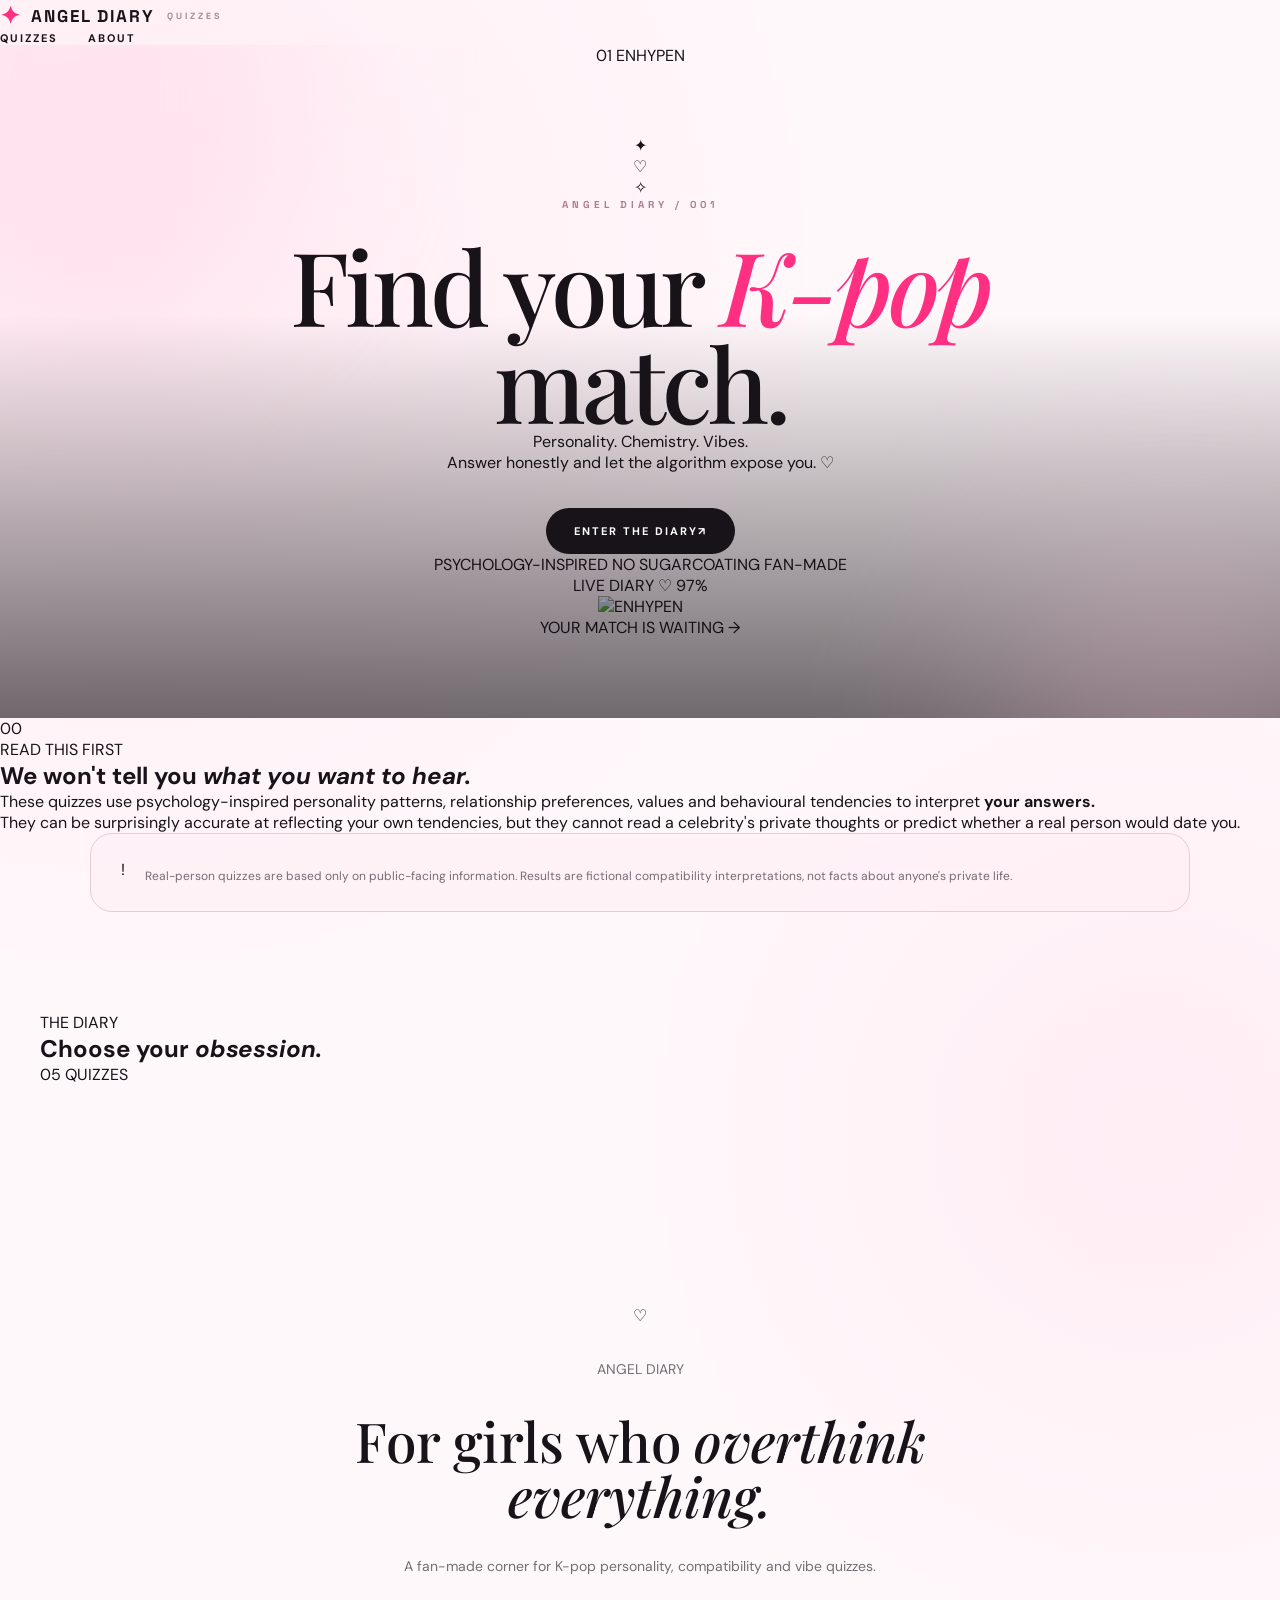
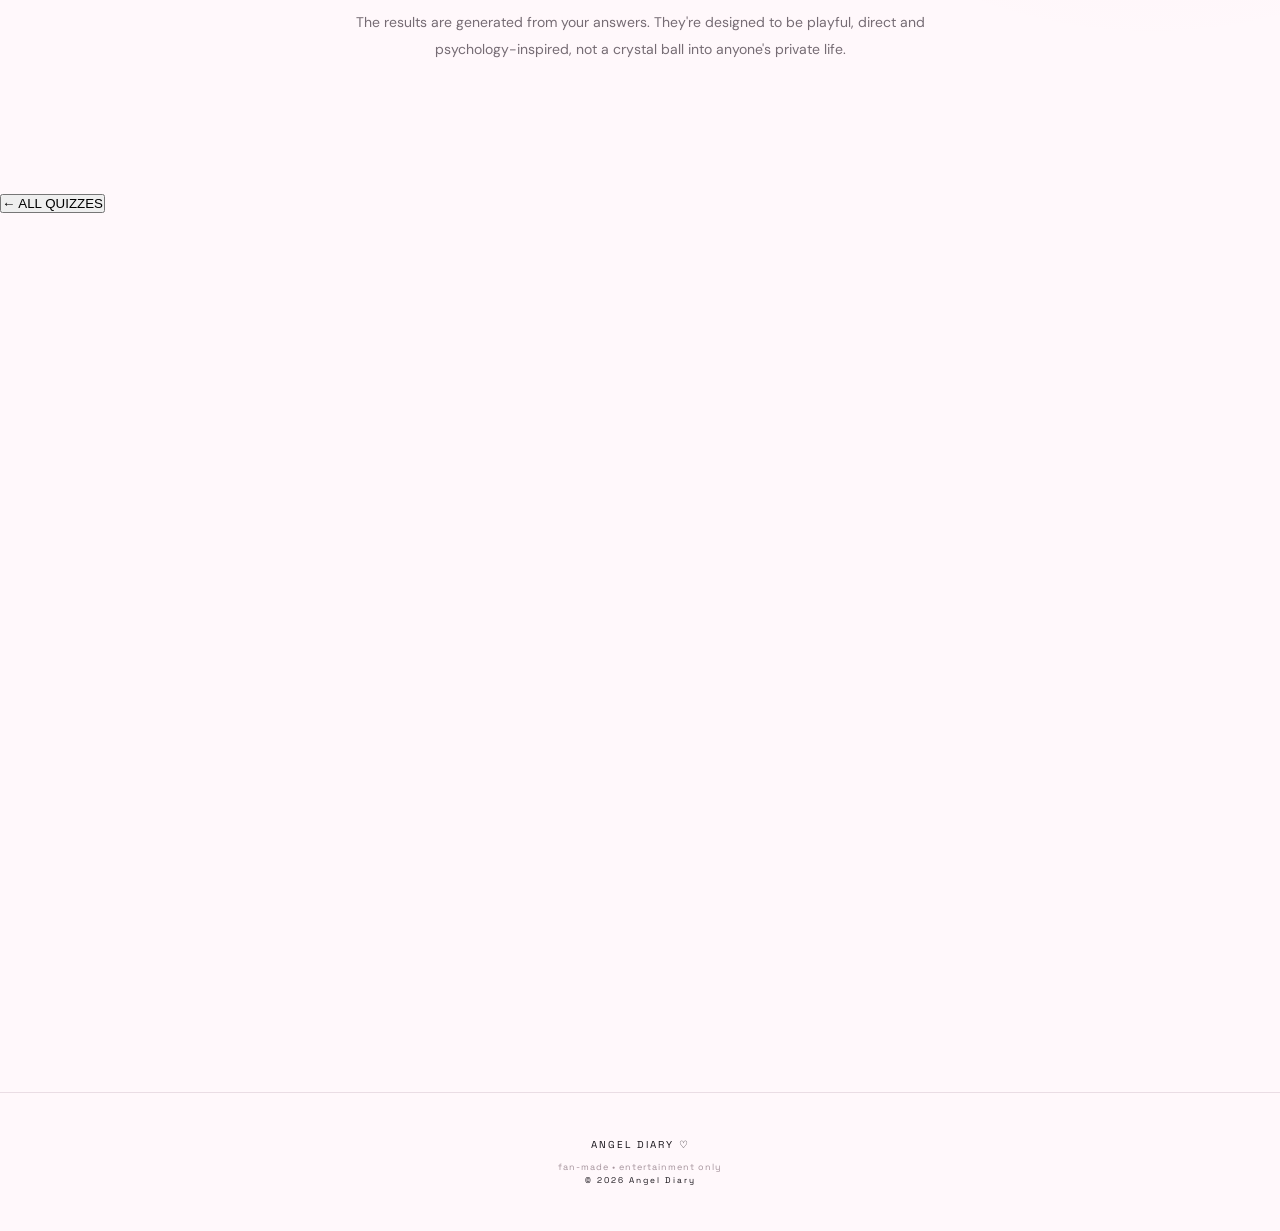
==== index.html @ e2e47e48 "Update index.html" ====
<!DOCTYPE html>
<html lang="en">

<head>

    <meta charset="UTF-8">

    <meta
        name="viewport"
        content="width=device-width, initial-scale=1.0"
    >

    <meta name="theme-color" content="#ff4f9a">

    <title>Angel Diary ♡ Quizzes</title>

    <meta
        name="description"
        content="Angel Diary. K-pop personality, compatibility and vibe quizzes."
    >

    <link rel="preconnect" href="https://fonts.googleapis.com">

    <link rel="preconnect"
          href="https://fonts.gstatic.com"
          crossorigin>

    <link
        href="https://fonts.googleapis.com/css2?family=DM+Mono:wght@400;500&family=Manrope:wght@400;500;600;700;800&family=Playfair+Display:ital,wght@0,500;0,600;0,700;1,500;1,600&display=swap"
        rel="stylesheet"
    >

    <link rel="stylesheet" href="style.css">

</head>


<body>

<!-- NAV -->

<header class="navbar">

    <a href="#" class="logo">

        <span class="logo-symbol">✦</span>

        ANGEL DIARY

        <small>QUIZZES</small>

    </a>


    <nav>

        <a href="#quizzes">QUIZZES</a>

        <a href="#about">ABOUT</a>

    </nav>

</header>



<!-- HOME -->

<main id="homePage">


    <!-- HERO -->

    <section class="hero">

        <div class="hero-grid"></div>

        <span class="floating-star star-one">✦</span>

        <span class="floating-star star-two">♡</span>

        <span class="floating-star star-three">✧</span>


        <div class="hero-inner">

            <p class="eyebrow">
                ANGEL DIARY / 001
            </p>


            <h1>

                Find your

                <span>
                    K-pop
                </span>

                match.

            </h1>


            <p class="hero-description">

                Personality. Chemistry. Vibes.

                <br>

                Answer honestly and let the algorithm
                expose you. ♡

            </p>


            <a
                href="#quizzes"
                class="hero-button"
            >

                ENTER THE DIARY

                <span>↗</span>

            </a>


            <div class="hero-mini-tags">

                <span>PSYCHOLOGY-INSPIRED</span>

                <span>NO SUGARCOATING</span>

                <span>FAN-MADE</span>

            </div>

        </div>


        <div class="hero-card">

            <div class="hero-card-top">

                <span>LIVE DIARY</span>

                <span>♡ 97%</span>

            </div>


            <div class="hero-card-image">

                <img
                    src="images/enhypen.jpg"
                    alt="ENHYPEN"
                >

                <div class="image-overlay">

                    <span>01</span>

                    <span>ENHYPEN</span>

                </div>

            </div>


            <div class="hero-card-bottom">

                <span>
                    YOUR MATCH IS WAITING
                </span>

                <span>→</span>

            </div>

        </div>

    </section>



    <!-- TRUTH -->

    <section class="truth-section">

        <div class="truth-number">
            00
        </div>


        <div class="truth-content">

            <p class="section-label">
                READ THIS FIRST
            </p>

            <h2>
                We won't tell you
                <i>what you want to hear.</i>
            </h2>


            <p>
                These quizzes use psychology-inspired
                personality patterns, relationship preferences,
                values and behavioural tendencies to interpret
                <strong>your answers.</strong>
            </p>


            <p>
                They can be surprisingly accurate at reflecting
                your own tendencies, but they cannot read a
                celebrity's private thoughts or predict whether
                a real person would date you.
            </p>


            <div class="truth-box">

                <span>!</span>

                <p>
                    Real-person quizzes are based only on
                    public-facing information. Results are
                    fictional compatibility interpretations,
                    not facts about anyone's private life.
                </p>

            </div>

        </div>

    </section>



    <!-- QUIZZES -->

    <section
        id="quizzes"
        class="quiz-section"
    >

        <div class="section-header">

            <div>

                <p class="section-label">
                    THE DIARY
                </p>

                <h2>
                    Choose your
                    <i>obsession.</i>
                </h2>

            </div>


            <span class="quiz-total">
                05 QUIZZES
            </span>

        </div>


        <div
            id="quizGrid"
            class="quiz-grid"
        >

            <!-- JS -->

        </div>

    </section>



    <!-- ABOUT -->

    <section
        id="about"
        class="about-section"
    >

        <div class="about-sticker">
            ♡
        </div>


        <p class="section-label">
            ANGEL DIARY
        </p>


        <h2>
            For girls who
            <i>overthink everything.</i>
        </h2>


        <p>
            A fan-made corner for K-pop personality,
            compatibility and vibe quizzes.
        </p>


        <p>
            The results are generated from your answers.
            They're designed to be playful, direct and
            psychology-inspired, not a crystal ball into
            anyone's private life.
        </p>

    </section>

</main>



<!-- QUIZ PAGE -->

<main
    id="quizPage"
    class="quiz-page"
>

    <div class="quiz-page-inner">

        <button
            id="backButton"
            class="back-button"
        >
            ← ALL QUIZZES
        </button>


        <div id="quizContent">

            <!-- JS -->

        </div>

    </div>

</main>



<!-- FOOTER -->

<footer>

    <div class="footer-brand">

        ANGEL DIARY
        <span>♡</span>

    </div>


    <p>
        fan-made • entertainment only
    </p>


    <small>
        © 2026 Angel Diary
    </small>

</footer>



<script src="script.js"></script>

</body>

    </html>
---- style.css ----
@import url('https://fonts.googleapis.com/css2?family=DM+Sans:wght@400;500;600;700&family=Playfair+Display:ital,wght@0,500;0,600;1,500;1,600&family=Space+Grotesk:wght@400;500;600;700&display=swap');


:root {

    --pink: #ff5c9a;
    --hot-pink: #ff2f81;
    --light-pink: #fff0f6;
    --soft-pink: #ffd9e8;

    --black: #171319;
    --dark: #211b21;

    --white: #fffdfd;
    --cream: #fff8fb;

    --gray: #766c74;
    --line: #eadde4;

    --shadow:
        0 20px 60px rgba(40, 20, 30, 0.10);

}


* {
    box-sizing: border-box;
    margin: 0;
    padding: 0;
}


html {
    scroll-behavior: smooth;
}


body {

    font-family: "DM Sans", sans-serif;

    background:
        radial-gradient(
            circle at 10% 10%,
            rgba(255, 92, 154, 0.08),
            transparent 25%
        ),
        radial-gradient(
            circle at 90% 40%,
            rgba(255, 92, 154, 0.07),
            transparent 25%
        ),
        var(--cream);

    color: var(--black);

    overflow-x: hidden;

}


/* =========================
   HEADER
========================= */


.site-header {

    height: 76px;

    padding: 0 6vw;

    display: flex;

    justify-content: space-between;

    align-items: center;

    position: sticky;

    top: 0;

    z-index: 100;

    background: rgba(255, 253, 253, 0.88);

    backdrop-filter: blur(18px);

    border-bottom: 1px solid rgba(234, 221, 228, 0.7);

}


.logo {

    text-decoration: none;

    color: var(--black);

    font-family: "Space Grotesk", sans-serif;

    font-weight: 700;

    letter-spacing: 2px;

    font-size: 17px;

    display: flex;

    align-items: center;

    gap: 9px;

}


.logo span {

    color: var(--hot-pink);

    font-size: 24px;

}


.logo small {

    color: #a18c97;

    font-size: 9px;

    letter-spacing: 3px;

    margin-left: 3px;

}


nav {

    display: flex;

    gap: 30px;

}


nav a,
.back-home {

    text-decoration: none;

    color: var(--black);

    font-size: 11px;

    font-weight: 700;

    letter-spacing: 2px;

}


nav a:hover,
.back-home:hover {

    color: var(--hot-pink);

}


/* =========================
   HERO
========================= */


.hero {

    min-height: 650px;

    position: relative;

    display: flex;

    flex-direction: column;

    justify-content: center;

    align-items: center;

    text-align: center;

    padding: 90px 20px 80px;

    overflow: hidden;

}


.hero::before {

    content: "";

    position: absolute;

    width: 500px;

    height: 500px;

    background: #ffd7e8;

    border-radius: 50%;

    filter: blur(80px);

    opacity: 0.45;

    top: -200px;

    left: -180px;

}


.hero::after {

    content: "";

    position: absolute;

    width: 400px;

    height: 400px;

    background: #ffc5dc;

    border-radius: 50%;

    filter: blur(100px);

    opacity: 0.25;

    bottom: -200px;

    right: -100px;

}


.eyebrow {

    font-family: "Space Grotesk", sans-serif;

    color: #b17b92;

    font-size: 10px;

    letter-spacing: 4px;

    font-weight: 700;

    margin-bottom: 25px;

}


.hero h1 {

    position: relative;

    z-index: 2;

    font-family: "Playfair Display", serif;

    font-size: clamp(55px, 8vw, 105px);

    line-height: 0.95;

    max-width: 1000px;

    font-weight: 500;

    letter-spacing: -4px;

}


.hero h1 span {

    color: var(--hot-pink);

    font-style: italic;

}


.hero-text {

    position: relative;

    z-index: 2;

    margin-top: 28px;

    color: var(--gray);

    line-height: 1.8;

    font-size: 15px;

}


.hero-button {

    position: relative;

    z-index: 2;

    display: inline-flex;

    margin-top: 35px;

    padding: 16px 28px;

    border-radius: 100px;

    background: var(--black);

    color: white;

    text-decoration: none;

    font-size: 11px;

    letter-spacing: 2px;

    font-weight: 700;

    transition: 0.25s;

}


.hero-button:hover {

    background: var(--hot-pink);

    transform: translateY(-3px);

}


.hero-note {

    position: relative;

    z-index: 2;

    margin-top: 25px;

    font-size: 10px;

    color: #a5909b;

    letter-spacing: 1px;

}


.hero-note span {

    color: var(--hot-pink);

}


.hero-sticker {

    position: absolute;

    color: var(--hot-pink);

    font-size: 28px;

    z-index: 3;

    animation: float 4s ease-in-out infinite;

}


.sticker-one {

    top: 22%;

    left: 12%;

}


.sticker-two {

    top: 35%;

    right: 12%;

    animation-delay: 1s;

}


.sticker-three {

    bottom: 15%;

    left: 20%;

    animation-delay: 2s;

}


@keyframes float {

    0%, 100% {
        transform: translateY(0) rotate(0deg);
    }

    50% {
        transform: translateY(-12px) rotate(8deg);
    }

}


/* =========================
   TRUTH BOX
========================= */


.truth-box {

    max-width: 1100px;

    margin: 0 auto 100px;

    padding: 25px 30px;

    display: flex;

    gap: 20px;

    border: 1px solid #e7cbd7;

    border-radius: 22px;

    background: rgba(255, 240, 246, 0.65);

}


.truth-icon {

    min-width: 38px;

    height: 38px;

    display: flex;

    align-items: center;

    justify-content: center;

    background: var(--black);

    color: white;

    border-radius: 50%;

    font-weight: 700;

}


.truth-box strong {

    font-family: "Space Grotesk", sans-serif;

    font-size: 11px;

    letter-spacing: 2px;

}


.truth-box p {

    margin-top: 7px;

    color: var(--gray);

    font-size: 12px;

    line-height: 1.7;

}


/* =========================
   QUIZ SECTION
========================= */


.quiz-section {

    max-width: 1250px;

    margin: 0 auto;

    padding: 0 25px 120px;

}


.section-heading {

    display: flex;

    justify-content: space-between;

    align-items: end;

    margin-bottom: 45px;

}


.section-heading h2 {

    font-family: "Playfair Display", serif;

    font-size: clamp(45px, 6vw, 75px);

    font-weight: 500;

    letter-spacing: -3px;

}


.section-heading h2 span {

    color: var(--hot-pink);

    font-style: italic;

}


.section-count {

    font-family: "Space Grotesk", sans-serif;

    font-size: 10px;

    letter-spacing: 3px;

    color: #9e8b94;

}


.quiz-grid {

    display: grid;

    grid-template-columns: repeat(2, 1fr);

    gap: 30px;

}


.quiz-card {

    position: relative;

    background: white;

    border: 1px solid var(--line);

    border-radius: 25px;

    overflow: hidden;

    box-shadow: 0 12px 40px rgba(40, 20, 30, 0.05);

    transition: 0.35s;

}


.quiz-card:hover {

    transform: translateY(-8px);

    box-shadow: var(--shadow);

}


.quiz-card:nth-child(3) {

    grid-column: span 2;

}


.card-number {

    position: absolute;

    z-index: 5;

    top: 18px;

    left: 18px;

    width: 40px;

    height: 40px;

    display: flex;

    align-items: center;

    justify-content: center;

    border-radius: 50%;

    background: white;

    font-family: "Space Grotesk", sans-serif;

    font-size: 11px;

    font-weight: 700;

    box-shadow: 0 5px 20px rgba(0,0,0,0.1);

}


.card-image {

    height: 320px;

    position: relative;

    overflow: hidden;

    background: #f4d8e3;

}


.card-image img {

    width: 100%;

    height: 100%;

    object-fit: cover;

    transition: 0.5s;

}


.quiz-card:hover .card-image img {

    transform: scale(1.04);

}


.image-overlay {

    position: absolute;

    inset: 0;

    background:
        linear-gradient(
            to top,
            rgba(15, 10, 14, 0.6),
            transparent 60%
        );

}


.image-tag {

    position: absolute;

    bottom: 18px;

    left: 20px;

    color: white;

    font-family: "Space Grotesk", sans-serif;

    font-weight: 700;

    letter-spacing: 3px;

    font-size: 11px;

}


.placeholder-card {

    display: flex;

    align-items: center;

    justify-content: center;

}


.cortis-bg {

    background:
        radial-gradient(
            circle at 30% 30%,
            #ff7cab,
            transparent 30%
        ),
        linear-gradient(
            135deg,
            #19151a,
            #51253b
        );

}


.katseye-bg {

    background:
        radial-gradient(
            circle at 70% 25%,
            #ff9abd,
            transparent 25%
        ),
        linear-gradient(
            135deg,
            #161219,
            #7b304f
        );

}


.placeholder-content {

    display: flex;

    flex-direction: column;

    align-items: center;

    justify-content: center;

    color: white;

}


.placeholder-content span {

    font-size: 40px;

    color: #ff9fbd;

    margin-bottom: 10px;

}


.placeholder-content strong {

    font-family: "Playfair Display", serif;

    font-size: 35px;

    letter-spacing: 2px;

}


.placeholder-content small {

    margin-top: 10px;

    font-size: 9px;

    letter-spacing: 3px;

    opacity: 0.65;

}


.card-content {

    padding: 28px;

}


.card-category {

    font-family: "Space Grotesk", sans-serif;

    color: var(--hot-pink);

    font-size: 9px;

    font-weight: 700;

    letter-spacing: 3px;

    margin-bottom: 12px;

}


.card-content h3 {

    font-family: "Playfair Display", serif;

    font-size: 29px;

    line-height: 1.1;

    font-weight: 500;

}


.card-content > p {

    color: var(--gray);

    font-size: 13px;

    line-height: 1.7;

    margin: 15px 0 25px;

}


.quiz-button {

    display: flex;

    align-items: center;

    justify-content: space-between;

    width: 100%;

    padding: 15px 18px;

    border-radius: 12px;

    background: var(--light-pink);

    color: var(--black);

    text-decoration: none;

    font-family: "Space Grotesk", sans-serif;

    font-size: 10px;

    letter-spacing: 1.5px;

    font-weight: 700;

    transition: 0.2s;

}


.quiz-button:hover {

    background: var(--hot-pink);

    color: white;

}


.quiz-button span {

    font-size: 20px;

}


.dark-button {

    background: var(--black);

    color: white;

}


.dark-button:hover {

    background: var(--hot-pink);

}


/* =========================
   ABOUT
========================= */


.about-section {

    max-width: 850px;

    margin: 0 auto;

    padding: 100px 25px;

    text-align: center;

}


.about-label {

    font-family: "Space Grotesk", sans-serif;

    color: var(--hot-pink);

    font-size: 10px;

    letter-spacing: 3px;

    margin-bottom: 25px;

}


.about-section h2 {

    font-family: "Playfair Display", serif;

    font-size: 55px;

    line-height: 1;

    font-weight: 500;

}


.about-section h2 span {

    color: var(--hot-pink);

    font-style: italic;

}


.about-section > p {

    max-width: 650px;

    margin: 30px auto;

    color: var(--gray);

    line-height: 1.9;

    font-size: 14px;

}


.about-pills {

    display: flex;

    justify-content: center;

    flex-wrap: wrap;

    gap: 10px;

}


.about-pills span {

    border: 1px solid var(--line);

    background: white;

    border-radius: 100px;

    padding: 10px 15px;

    font-size: 10px;

    color: #806d77;

}


/* =========================
   QUIZ PAGE
========================= */


.quiz-page {

    min-height: 100vh;

}


.quiz-page main {

    min-height: calc(100vh - 140px);

}


.loading-screen {

    min-height: 70vh;

    display: flex;

    flex-direction: column;

    align-items: center;

    justify-content: center;

    color: #a18b96;

    letter-spacing: 3px;

    font-size: 10px;

}


.loading-heart {

    font-size: 45px;

    color: var(--hot-pink);

    animation: pulse 1s infinite;

    margin-bottom: 15px;

}


@keyframes pulse {

    50% {
        transform: scale(1.15);
    }

}


.quiz-container {

    max-width: 850px;

    margin: 0 auto;

    padding: 70px 25px 100px;

}


.quiz-intro {

    text-align: center;

    margin-bottom: 55px;

}


.quiz-intro .mini-label {

    color: var(--hot-pink);

    font-family: "Space Grotesk", sans-serif;

    font-size: 10px;

    letter-spacing: 3px;

    font-weight: 700;

}


.quiz-intro h1 {

    font-family: "Playfair Display", serif;

    font-size: clamp(42px, 7vw, 72px);

    font-weight: 500;

    line-height: 0.98;

    letter-spacing: -3px;

    margin: 18px auto;

}


.quiz-intro h1 span {

    color: var(--hot-pink);

    font-style: italic;

}


.quiz-intro p {

    max-width: 620px;

    margin: 0 auto;

    color: var(--gray);

    line-height: 1.8;

    font-size: 14px;

}


.quiz-rules {

    background: var(--light-pink);

    border: 1px solid #f0cadb;

    border-radius: 20px;

    padding: 22px;

    margin-bottom: 45px;

}


.quiz-rules strong {

    font-family: "Space Grotesk", sans-serif;

    font-size: 10px;

    letter-spacing: 2px;

}


.quiz-rules p {

    color: var(--gray);

    font-size: 12px;

    line-height: 1.7;

    margin-top: 8px;

}


.start-real-button {

    display: block;

    margin: 25px auto 0;

    padding: 16px 30px;

    border: none;

    border-radius: 100px;

    background: var(--black);

    color: white;

    font-family: "Space Grotesk", sans-serif;

    font-size: 10px;

    font-weight: 700;

    letter-spacing: 2px;

    cursor: pointer;

    transition: 0.25s;

}


.start-real-button:hover {

    background: var(--hot-pink);

    transform: translateY(-3px);

}


/* QUESTION */


.question-wrap {

    animation: questionIn 0.35s ease;

}


@keyframes questionIn {

    from {
        opacity: 0;
        transform: translateY(15px);
    }

    to {
        opacity: 1;
        transform: translateY(0);
    }

}


.question-top {

    display: flex;

    justify-content: space-between;

    align-items: center;

    margin-bottom: 18px;

}


.question-number {

    color: var(--hot-pink);

    font-family: "Space Grotesk", sans-serif;

    font-size: 10px;

    letter-spacing: 3px;

    font-weight: 700;

}


.progress-text {

    font-size: 10px;

    color: #a18b96;

}


.progress-bar {

    width: 100%;

    height: 5px;

    background: #f0e2e8;

    border-radius: 20px;

    overflow: hidden;

    margin-bottom: 45px;

}


.progress-fill {

    height: 100%;

    background: linear-gradient(
        90deg,
        #ff7cad,
        #ff2f81
    );

    border-radius: inherit;

    transition: width 0.3s;

}


.question-wrap h2 {

    font-family: "Playfair Display", serif;

    font-size: clamp(30px, 5vw, 48px);

    font-weight: 500;

    line-height: 1.1;

    margin-bottom: 30px;

}


.answer-grid {

    display: grid;

    gap: 12px;

}


.answer {

    width: 100%;

    text-align: left;

    padding: 19px 20px;

    border: 1px solid var(--line);

    background: white;

    border-radius: 15px;

    cursor: pointer;

    color: var(--black);

    font-family: "DM Sans", sans-serif;

    font-size: 14px;

    display: flex;

    align-items: center;

    gap: 15px;

    transition: 0.2s;

}


.answer-number {

    width: 30px;

    height: 30px;

    min-width: 30px;

    border-radius: 50%;

    background: var(--light-pink);

    display: flex;

    align-items: center;

    justify-content: center;

    color: var(--hot-pink);

    font-family: "Space Grotesk", sans-serif;

    font-size: 10px;

    font-weight: 700;

}


.answer:hover {

    border-color: var(--hot-pink);

    transform: translateX(5px);

    box-shadow: 0 8px 25px rgba(255, 47, 129, 0.08);

}


/* RESULT */


.result-container {

    text-align: center;

    animation: questionIn 0.5s ease;

}


.result-kicker {

    color: var(--hot-pink);

    font-family: "Space Grotesk", sans-serif;

    font-size: 10px;

    letter-spacing: 4px;

    font-weight: 700;

}


.result-container h1 {

    font-family: "Playfair Display", serif;

    font-size: clamp(48px, 8vw, 90px);

    font-weight: 500;

    line-height: 0.95;

    margin: 15px 0 25px;

}


.result-container h1 span {

    color: var(--hot-pink);

    font-style: italic;

}


.result-image {

    width: min(100%, 450px);

    height: 380px;

    margin: 0 auto 30px;

    border-radius: 25px;

    overflow: hidden;

    background: var(--light-pink);

}


.result-image img {

    width: 100%;

    height: 100%;

    object-fit: cover;

}


.result-placeholder {

    width: 100%;

    height: 100%;

    display: flex;

    align-items: center;

    justify-content: center;

    flex-direction: column;

    background:
        radial-gradient(
            circle at 30% 30%,
            #ff9cbe,
            transparent 25%
        ),
        linear-gradient(
            135deg,
            #171219,
            #77324f
        );

    color: white;

}


.result-placeholder span {

    font-family: "Playfair Display", serif;

    font-size: 50px;

}


.result-score {

    display: inline-block;

    background: var(--black);

    color: white;

    padding: 9px 15px;

    border-radius: 100px;

    font-size: 10px;

    letter-spacing: 2px;

    margin-bottom: 25px;

}


.result-text {

    max-width: 650px;

    margin: 0 auto;

    color: var(--gray);

    line-height: 1.9;

    font-size: 15px;

}


.truth-result {

    max-width: 650px;

    margin: 30px auto;

    padding: 20px;

    border: 1px solid var(--line);

    border-radius: 18px;

    text-align: left;

    background: white;

}


.truth-result strong {

    font-size: 10px;

    letter-spacing: 2px;

}


.truth-result p {

    color: var(--gray);

    font-size: 12px;

    line-height: 1.7;

    margin-top: 8px;

}


.result-actions {

    display: flex;

    justify-content: center;

    flex-wrap: wrap;

    gap: 10px;

    margin-top: 35px;

}


.result-button {

    padding: 15px 22px;

    border-radius: 100px;

    border: none;

    background: var(--black);

    color: white;

    text-decoration: none;

    font-family: "Space Grotesk", sans-serif;

    font-size: 10px;

    font-weight: 700;

    letter-spacing: 1.5px;

    cursor: pointer;

}


.result-button.pink {

    background: var(--hot-pink);

}


/* =========================
   FOOTER
========================= */


footer {

    border-top: 1px solid var(--line);

    padding: 45px 25px;

    text-align: center;

    font-family: "Space Grotesk", sans-serif;

    letter-spacing: 2px;

    font-size: 10px;

}


footer p {

    margin-top: 10px;

    color: #a4929b;

    font-size: 9px;

    letter-spacing: 1px;

}


/* =========================
   MOBILE
========================= */


@media (max-width: 700px) {

    .site-header {

        padding: 0 20px;

        height: 65px;

    }


    .logo {

        font-size: 13px;

    }


    .logo small {

        display: none;

    }


    nav {

        gap: 15px;

    }


    nav a {

        font-size: 9px;

    }


    .hero {

        min-height: 600px;

    }


    .hero h1 {

        font-size: 58px;

        letter-spacing: -3px;

    }


    .hero-sticker {

        font-size: 20px;

    }


    .sticker-one {

        left: 5%;

    }


    .sticker-two {

        right: 5%;

    }


    .truth-box {

        margin: 0 20px 70px;

        padding: 20px;

    }


    .quiz-grid {

        grid-template-columns: 1fr;

    }


    .quiz-card:nth-child(3) {

        grid-column: span 1;

    }


    .section-heading {

        align-items: start;

        flex-direction: column;

        gap: 10px;

    }


    .section-heading h2 {

        font-size: 52px;

    }


    .card-image {

        height: 270px;

    }


    .card-content h3 {

        font-size: 27px;

    }


    .about-section h2 {

        font-size: 43px;

    }


    .quiz-container {

        padding-top: 45px;

    }


    .question-wrap h2 {

        font-size: 32px;

    }


    .result-image {

        height: 300px;

    }

}
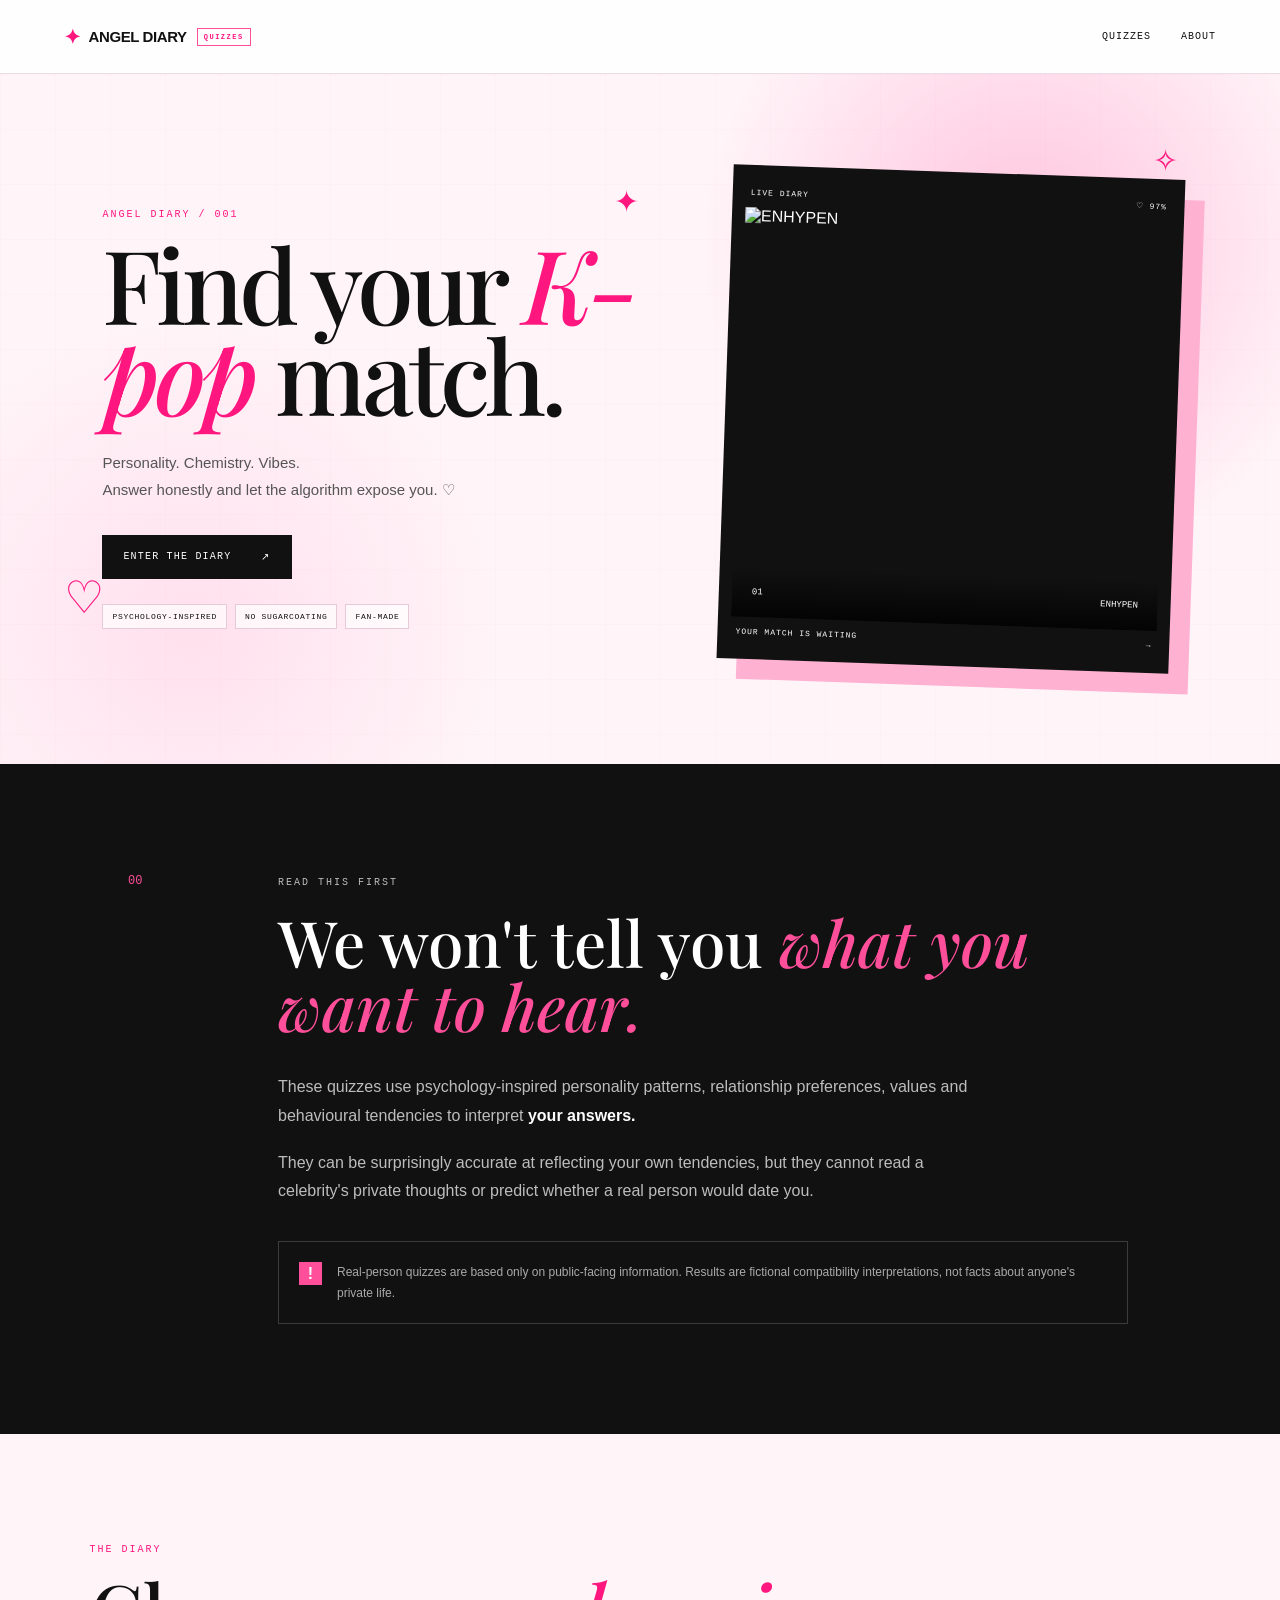
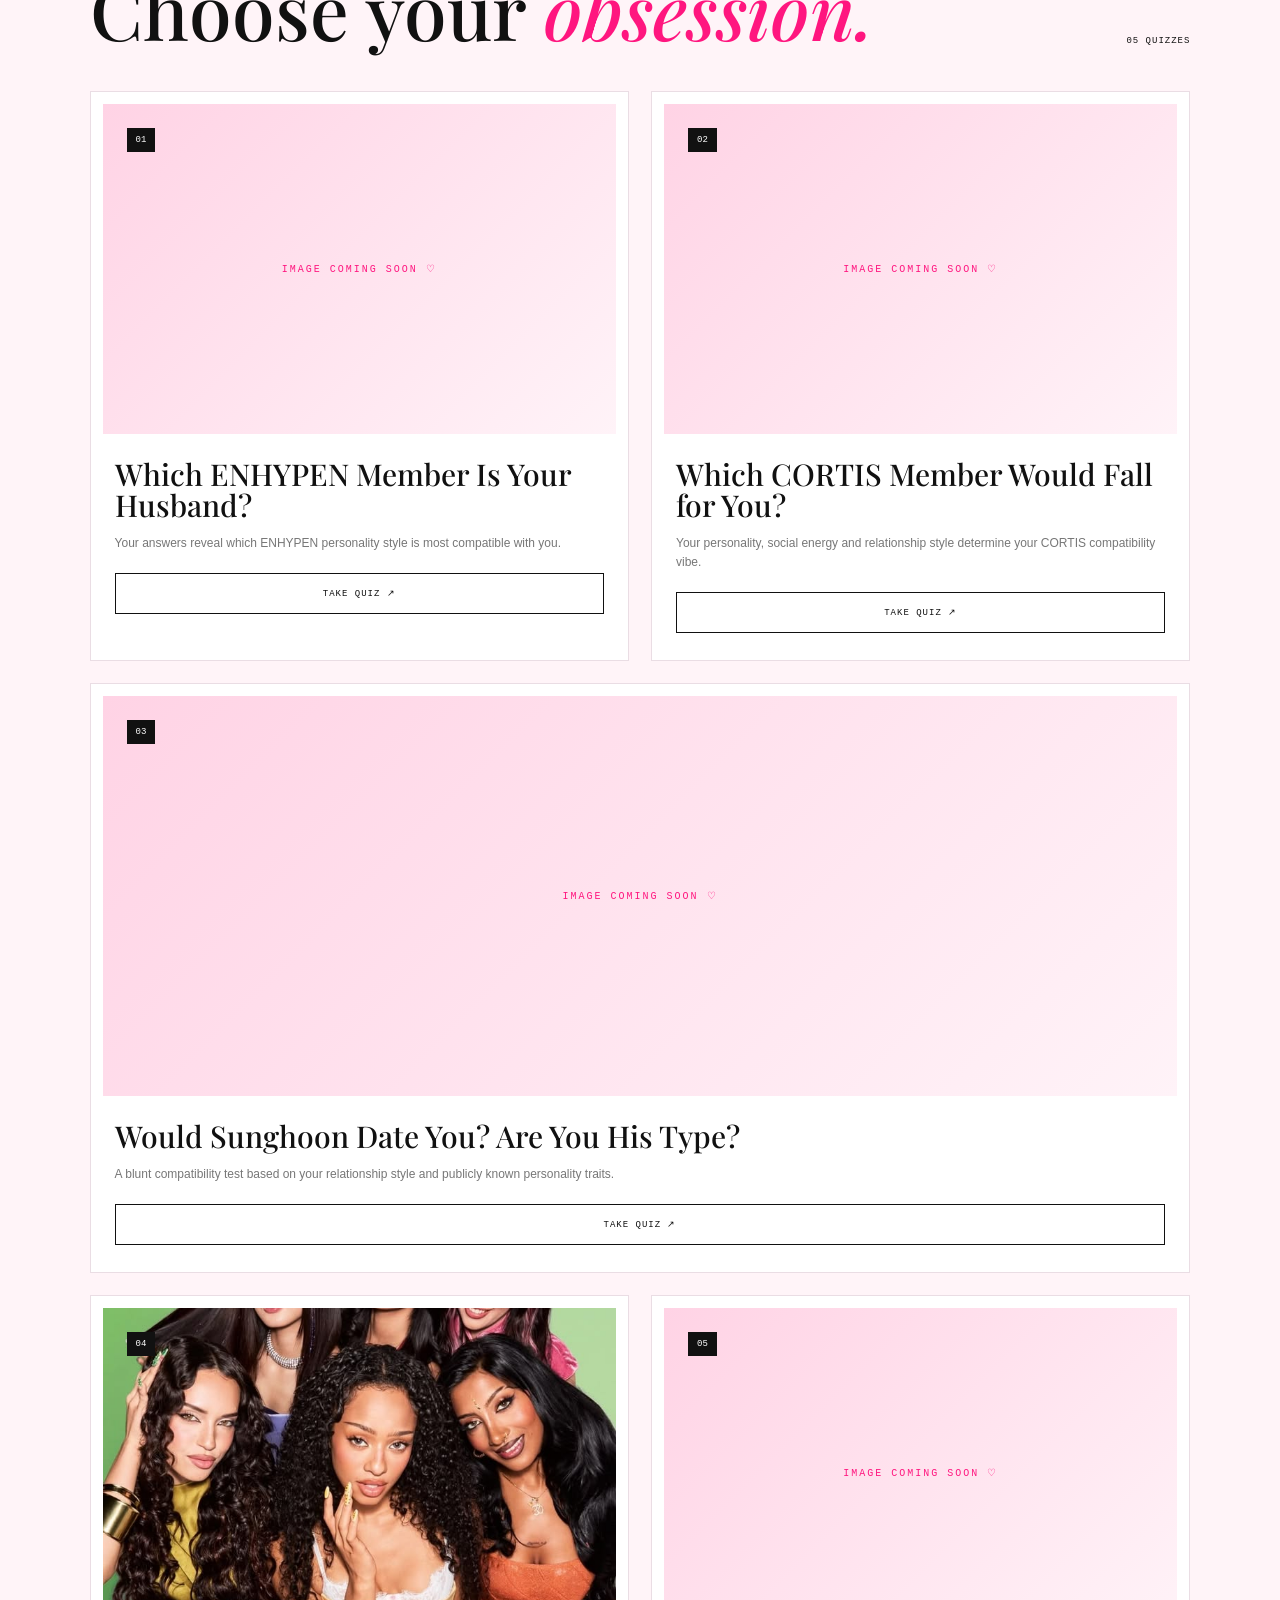
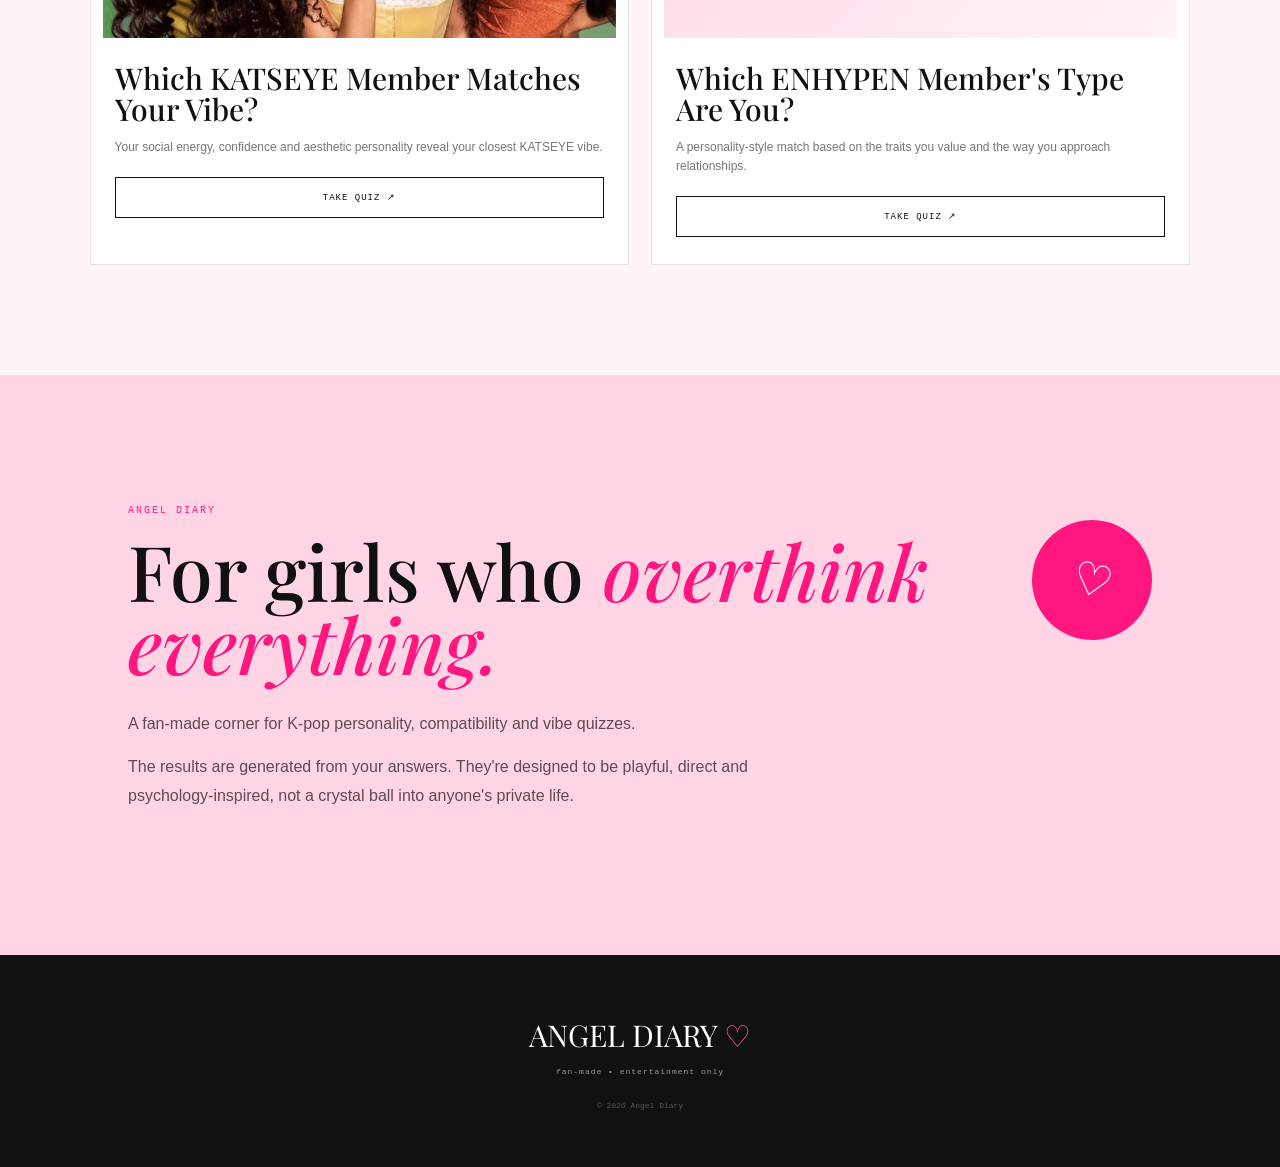
==== commit f664eb6d: "Update index.html" ====
--- a/index.html
+++ b/index.html
@@ -2,6 +2,7 @@
 <html lang="en">
 
 <head>
+    <link rel="stylesheet" href="style.css">
 
     <meta charset="UTF-8">
 
@@ -29,8 +30,6 @@
         href="https://fonts.googleapis.com/css2?family=DM+Mono:wght@400;500&family=Manrope:wght@400;500;600;700;800&family=Playfair+Display:ital,wght@0,500;0,600;0,700;1,500;1,600&display=swap"
         rel="stylesheet"
     >
-
-    <link rel="stylesheet" href="style.css">
 
 </head>
 
@@ -380,7 +379,7 @@
 
 
 <script src="script.js"></script>
-
+    
 </body>
 
     </html>
--- a/style.css
+++ b/style.css
@@ -1,1749 +1,1627 @@
-@import url('https://fonts.googleapis.com/css2?family=DM+Sans:wght@400;500;600;700&family=Playfair+Display:ital,wght@0,500;0,600;1,500;1,600&family=Space+Grotesk:wght@400;500;600;700&display=swap');
-
+/* =========================================
+   ANGEL DIARY
+   MAIN STYLES
+========================================= */
 
 :root {
 
-    --pink: #ff5c9a;
-    --hot-pink: #ff2f81;
-    --light-pink: #fff0f6;
-    --soft-pink: #ffd9e8;
-
-    --black: #171319;
-    --dark: #211b21;
-
-    --white: #fffdfd;
-    --cream: #fff8fb;
-
-    --gray: #766c74;
+    --pink: #ff4f9a;
+
+    --hot-pink: #ff167f;
+
+    --soft-pink: #ffd6e8;
+
+    --pale-pink: #fff4f8;
+
+    --black: #111111;
+
+    --grey: #737373;
+
+    --white: #ffffff;
+
     --line: #eadde4;
 
-    --shadow:
-        0 20px 60px rgba(40, 20, 30, 0.10);
+    --serif: "Playfair Display", Georgia, serif;
+
+    --sans: "Manrope", Arial, sans-serif;
+
+    --mono: "DM Mono", monospace;
 
 }
 
 
 * {
+
     box-sizing: border-box;
+
     margin: 0;
+
     padding: 0;
+
 }
 
 
 html {
+
     scroll-behavior: smooth;
+
 }
 
 
 body {
 
-    font-family: "DM Sans", sans-serif;
+    background: var(--pale-pink);
+
+    color: var(--black);
+
+    font-family: var(--sans);
+
+    overflow-x: hidden;
+
+}
+
+
+button,
+a {
+
+    font-family: inherit;
+
+}
+
+
+a {
+
+    color: inherit;
+
+    text-decoration: none;
+
+}
+
+
+
+/* =========================================
+   NAVBAR
+========================================= */
+
+.navbar {
+
+    height: 74px;
+
+    padding: 0 5vw;
+
+    display: flex;
+
+    align-items: center;
+
+    justify-content: space-between;
+
+    background: rgba(255,255,255,.88);
+
+    backdrop-filter: blur(18px);
+
+    border-bottom: 1px solid var(--line);
+
+    position: sticky;
+
+    top: 0;
+
+    z-index: 1000;
+
+}
+
+
+.logo {
+
+    font-size: 15px;
+
+    font-weight: 800;
+
+    letter-spacing: -.4px;
+
+    display: flex;
+
+    align-items: center;
+
+    gap: 8px;
+
+}
+
+
+.logo-symbol {
+
+    color: var(--hot-pink);
+
+    font-size: 20px;
+
+}
+
+
+.logo small {
+
+    font-family: var(--mono);
+
+    font-size: 7px;
+
+    letter-spacing: 1.5px;
+
+    color: var(--hot-pink);
+
+    border: 1px solid var(--pink);
+
+    padding: 4px 6px;
+
+    margin-left: 2px;
+
+}
+
+
+nav {
+
+    display: flex;
+
+    gap: 30px;
+
+}
+
+
+nav a {
+
+    font-family: var(--mono);
+
+    font-size: 10px;
+
+    letter-spacing: 1px;
+
+    transition: .2s;
+
+}
+
+
+nav a:hover {
+
+    color: var(--hot-pink);
+
+}
+
+
+
+/* =========================================
+   HERO
+========================================= */
+
+.hero {
+
+    min-height: 690px;
+
+    padding: 90px 8vw;
+
+    display: grid;
+
+    grid-template-columns: 1.1fr .9fr;
+
+    align-items: center;
+
+    gap: 70px;
+
+    position: relative;
+
+    overflow: hidden;
 
     background:
+
         radial-gradient(
-            circle at 10% 10%,
-            rgba(255, 92, 154, 0.08),
+            circle at 80% 25%,
+            #ffc3dd 0,
+            transparent 28%
+        ),
+
+        radial-gradient(
+            circle at 15% 80%,
+            #ffe0ed 0,
             transparent 25%
         ),
+
+        var(--pale-pink);
+
+}
+
+
+.hero-grid {
+
+    position: absolute;
+
+    inset: 0;
+
+    opacity: .3;
+
+    background-image:
+
+        linear-gradient(
+            rgba(255,79,154,.08) 1px,
+            transparent 1px
+        ),
+
+        linear-gradient(
+            90deg,
+            rgba(255,79,154,.08) 1px,
+            transparent 1px
+        );
+
+    background-size: 55px 55px;
+
+}
+
+
+.hero-inner {
+
+    position: relative;
+
+    z-index: 2;
+
+}
+
+
+.eyebrow,
+.section-label {
+
+    font-family: var(--mono);
+
+    font-size: 10px;
+
+    letter-spacing: 2px;
+
+    color: var(--hot-pink);
+
+    margin-bottom: 18px;
+
+}
+
+
+.hero h1 {
+
+    font-family: var(--serif);
+
+    font-weight: 500;
+
+    font-size: clamp(60px, 8vw, 110px);
+
+    line-height: .88;
+
+    letter-spacing: -5px;
+
+    max-width: 800px;
+
+}
+
+
+.hero h1 span {
+
+    color: var(--hot-pink);
+
+    font-style: italic;
+
+}
+
+
+.hero-description {
+
+    margin-top: 30px;
+
+    font-size: 15px;
+
+    line-height: 1.8;
+
+    color: #555;
+
+    max-width: 480px;
+
+}
+
+
+.hero-button {
+
+    display: inline-flex;
+
+    align-items: center;
+
+    gap: 30px;
+
+    margin-top: 32px;
+
+    padding: 16px 21px;
+
+    color: white;
+
+    background: var(--black);
+
+    font-family: var(--mono);
+
+    font-size: 10px;
+
+    letter-spacing: 1.2px;
+
+    transition: .25s;
+
+}
+
+
+.hero-button:hover {
+
+    background: var(--hot-pink);
+
+    transform: translateY(-3px);
+
+}
+
+
+.hero-mini-tags {
+
+    display: flex;
+
+    flex-wrap: wrap;
+
+    gap: 8px;
+
+    margin-top: 25px;
+
+}
+
+
+.hero-mini-tags span {
+
+    border: 1px solid #e7cad7;
+
+    background: rgba(255,255,255,.7);
+
+    padding: 7px 9px;
+
+    font-family: var(--mono);
+
+    font-size: 8px;
+
+    letter-spacing: .7px;
+
+}
+
+
+.hero-card {
+
+    position: relative;
+
+    z-index: 2;
+
+    background: var(--black);
+
+    color: white;
+
+    padding: 13px;
+
+    transform: rotate(2deg);
+
+    box-shadow: 20px 20px 0 #ffb1d2;
+
+}
+
+
+.hero-card-top,
+.hero-card-bottom {
+
+    display: flex;
+
+    justify-content: space-between;
+
+    padding: 10px 5px;
+
+    font-family: var(--mono);
+
+    font-size: 8px;
+
+    letter-spacing: 1px;
+
+}
+
+
+.hero-card-image {
+
+    height: 410px;
+
+    position: relative;
+
+    overflow: hidden;
+
+}
+
+
+.hero-card-image img {
+
+    width: 100%;
+
+    height: 100%;
+
+    object-fit: cover;
+
+    display: block;
+
+}
+
+
+.image-overlay {
+
+    position: absolute;
+
+    bottom: 0;
+
+    left: 0;
+
+    right: 0;
+
+    padding: 20px;
+
+    display: flex;
+
+    justify-content: space-between;
+
+    background: linear-gradient(
+        transparent,
+        rgba(0,0,0,.8)
+    );
+
+    font-family: var(--mono);
+
+    font-size: 9px;
+
+}
+
+
+.floating-star {
+
+    position: absolute;
+
+    color: var(--hot-pink);
+
+    z-index: 1;
+
+    font-size: 30px;
+
+}
+
+
+.star-one {
+
+    top: 16%;
+
+    left: 48%;
+
+}
+
+
+.star-two {
+
+    top: 72%;
+
+    left: 5%;
+
+    font-size: 45px;
+
+}
+
+
+.star-three {
+
+    top: 10%;
+
+    right: 8%;
+
+}
+
+
+
+/* =========================================
+   TRUTH
+========================================= */
+
+.truth-section {
+
+    padding: 110px 10vw;
+
+    display: grid;
+
+    grid-template-columns: 100px 1fr;
+
+    gap: 50px;
+
+    background: var(--black);
+
+    color: white;
+
+}
+
+
+.truth-number {
+
+    font-family: var(--mono);
+
+    color: var(--pink);
+
+    font-size: 12px;
+
+}
+
+
+.truth-content {
+
+    max-width: 850px;
+
+}
+
+
+.truth-content h2 {
+
+    font-family: var(--serif);
+
+    font-weight: 500;
+
+    font-size: clamp(40px, 5vw, 70px);
+
+    line-height: 1;
+
+    margin-bottom: 35px;
+
+}
+
+
+.truth-content h2 i {
+
+    color: var(--pink);
+
+}
+
+
+.truth-content > p {
+
+    color: #bdbdbd;
+
+    line-height: 1.8;
+
+    margin-bottom: 18px;
+
+    max-width: 720px;
+
+}
+
+
+.truth-content strong {
+
+    color: white;
+
+}
+
+
+.truth-box {
+
+    margin-top: 35px;
+
+    padding: 20px;
+
+    border: 1px solid #3b3b3b;
+
+    display: flex;
+
+    gap: 15px;
+
+    align-items: flex-start;
+
+}
+
+
+.truth-box span {
+
+    background: var(--pink);
+
+    color: white;
+
+    width: 23px;
+
+    height: 23px;
+
+    display: grid;
+
+    place-items: center;
+
+    font-weight: 800;
+
+    flex-shrink: 0;
+
+}
+
+
+.truth-box p {
+
+    color: #aaa;
+
+    font-size: 12px;
+
+    line-height: 1.7;
+
+}
+
+
+
+/* =========================================
+   QUIZ SECTION
+========================================= */
+
+.quiz-section {
+
+    padding: 110px 7vw;
+
+}
+
+
+.section-header {
+
+    display: flex;
+
+    justify-content: space-between;
+
+    align-items: flex-end;
+
+    margin-bottom: 45px;
+
+}
+
+
+.section-header h2,
+.about-section h2 {
+
+    font-family: var(--serif);
+
+    font-size: clamp(45px, 6vw, 80px);
+
+    font-weight: 500;
+
+    line-height: .95;
+
+}
+
+
+.section-header h2 i,
+.about-section h2 i {
+
+    color: var(--hot-pink);
+
+}
+
+
+.quiz-total {
+
+    font-family: var(--mono);
+
+    font-size: 9px;
+
+    letter-spacing: 1px;
+
+}
+
+
+.quiz-grid {
+
+    display: grid;
+
+    grid-template-columns: repeat(2, 1fr);
+
+    gap: 22px;
+
+}
+
+
+.quiz-card {
+
+    background: white;
+
+    border: 1px solid var(--line);
+
+    padding: 12px;
+
+    transition: .3s;
+
+    position: relative;
+
+}
+
+
+.quiz-card:hover {
+
+    transform: translateY(-7px);
+
+    box-shadow: 12px 15px 0 #ffc4dd;
+
+}
+
+
+.quiz-card:nth-child(3) {
+
+    grid-column: span 2;
+
+}
+
+
+.quiz-card-image {
+
+    height: 330px;
+
+    overflow: hidden;
+
+    position: relative;
+
+    background: #f9e7ef;
+
+}
+
+
+.quiz-card:nth-child(3) .quiz-card-image {
+
+    height: 400px;
+
+}
+
+
+.quiz-card-image img {
+
+    width: 100%;
+
+    height: 100%;
+
+    object-fit: cover;
+
+    display: block;
+
+}
+
+
+.quiz-placeholder {
+
+    width: 100%;
+
+    height: 100%;
+
+    display: grid;
+
+    place-items: center;
+
+    background:
+
+        linear-gradient(
+            135deg,
+            #ffd3e5,
+            #fff3f8
+        );
+
+    color: var(--hot-pink);
+
+    font-family: var(--mono);
+
+    font-size: 10px;
+
+    letter-spacing: 2px;
+
+}
+
+
+.quiz-number {
+
+    position: absolute;
+
+    top: 24px;
+
+    left: 24px;
+
+    background: var(--black);
+
+    color: white;
+
+    padding: 7px 9px;
+
+    font-family: var(--mono);
+
+    font-size: 9px;
+
+    z-index: 3;
+
+}
+
+
+.quiz-card-content {
+
+    padding: 25px 12px 15px;
+
+}
+
+
+.quiz-card-content h3 {
+
+    font-family: var(--serif);
+
+    font-size: 30px;
+
+    font-weight: 500;
+
+    line-height: 1.05;
+
+    margin-bottom: 12px;
+
+}
+
+
+.quiz-card-content p {
+
+    font-size: 12px;
+
+    color: #777;
+
+    line-height: 1.6;
+
+    max-width: 550px;
+
+}
+
+
+.quiz-button {
+
+    margin-top: 20px;
+
+    width: 100%;
+
+    padding: 14px;
+
+    border: 1px solid var(--black);
+
+    background: white;
+
+    color: var(--black);
+
+    cursor: pointer;
+
+    font-family: var(--mono);
+
+    font-size: 9px;
+
+    letter-spacing: 1px;
+
+    transition: .2s;
+
+}
+
+
+.quiz-button:hover {
+
+    background: var(--black);
+
+    color: white;
+
+}
+
+
+
+/* =========================================
+   ABOUT
+========================================= */
+
+.about-section {
+
+    position: relative;
+
+    padding: 130px 10vw;
+
+    background: #ffd5e6;
+
+    overflow: hidden;
+
+}
+
+
+.about-section h2 {
+
+    max-width: 900px;
+
+    margin-bottom: 30px;
+
+}
+
+
+.about-section > p:not(.section-label) {
+
+    max-width: 650px;
+
+    line-height: 1.8;
+
+    color: #5e4b54;
+
+    margin-bottom: 14px;
+
+}
+
+
+.about-sticker {
+
+    position: absolute;
+
+    right: 10%;
+
+    top: 25%;
+
+    width: 120px;
+
+    height: 120px;
+
+    border-radius: 50%;
+
+    background: var(--hot-pink);
+
+    color: white;
+
+    display: grid;
+
+    place-items: center;
+
+    font-size: 45px;
+
+    transform: rotate(15deg);
+
+}
+
+
+
+/* =========================================
+   QUIZ PAGE
+========================================= */
+
+.quiz-page {
+
+    display: none;
+
+    min-height: calc(100vh - 74px);
+
+    background:
+
         radial-gradient(
-            circle at 90% 40%,
-            rgba(255, 92, 154, 0.07),
+            circle at 80% 15%,
+            #ffd0e3,
             transparent 25%
         ),
-        var(--cream);
+
+        var(--pale-pink);
+
+    padding: 45px 20px 100px;
+
+}
+
+
+.quiz-page-inner {
+
+    max-width: 850px;
+
+    margin: auto;
+
+}
+
+
+.back-button {
+
+    border: 0;
+
+    background: transparent;
+
+    cursor: pointer;
+
+    font-family: var(--mono);
+
+    font-size: 9px;
+
+    letter-spacing: 1px;
+
+    padding: 10px 0;
+
+    color: #666;
+
+}
+
+
+.back-button:hover {
+
+    color: var(--hot-pink);
+
+}
+
+
+.quiz-header {
+
+    text-align: center;
+
+    margin: 45px auto;
+
+}
+
+
+.quiz-header .quiz-label {
+
+    font-family: var(--mono);
+
+    color: var(--hot-pink);
+
+    font-size: 9px;
+
+    letter-spacing: 2px;
+
+}
+
+
+.quiz-header h1 {
+
+    font-family: var(--serif);
+
+    font-size: clamp(40px, 6vw, 70px);
+
+    line-height: .95;
+
+    font-weight: 500;
+
+    margin: 18px auto;
+
+}
+
+
+.quiz-header p {
+
+    color: #777;
+
+    font-size: 13px;
+
+    max-width: 550px;
+
+    margin: auto;
+
+    line-height: 1.7;
+
+}
+
+
+.progress-wrap {
+
+    height: 5px;
+
+    background: #eadce3;
+
+    margin: 35px 0;
+
+}
+
+
+.progress-bar {
+
+    height: 100%;
+
+    background: var(--hot-pink);
+
+    transition: .4s;
+
+}
+
+
+.question-card {
+
+    background: white;
+
+    border: 1px solid var(--line);
+
+    padding: 45px;
+
+    box-shadow: 12px 12px 0 #ffc5dc;
+
+}
+
+
+.question-top {
+
+    display: flex;
+
+    justify-content: space-between;
+
+    font-family: var(--mono);
+
+    font-size: 9px;
+
+    letter-spacing: 1px;
+
+    color: #999;
+
+    margin-bottom: 35px;
+
+}
+
+
+.question-card h2 {
+
+    font-family: var(--serif);
+
+    font-size: clamp(30px, 4vw, 50px);
+
+    font-weight: 500;
+
+    line-height: 1.05;
+
+    margin-bottom: 30px;
+
+}
+
+
+.answer-list {
+
+    display: grid;
+
+    gap: 10px;
+
+}
+
+
+.answer-button {
+
+    width: 100%;
+
+    text-align: left;
+
+    padding: 17px 18px;
+
+    background: #fff9fc;
+
+    border: 1px solid #eadce3;
+
+    cursor: pointer;
+
+    display: flex;
+
+    align-items: center;
+
+    gap: 13px;
+
+    font-size: 13px;
+
+    transition: .2s;
+
+}
+
+
+.answer-letter {
+
+    width: 27px;
+
+    height: 27px;
+
+    border: 1px solid #d8bdc9;
+
+    display: grid;
+
+    place-items: center;
+
+    font-family: var(--mono);
+
+    font-size: 9px;
+
+    flex-shrink: 0;
+
+}
+
+
+.answer-button:hover {
+
+    background: var(--black);
+
+    color: white;
+
+    border-color: var(--black);
+
+    transform: translateX(5px);
+
+}
+
+
+.answer-button:hover .answer-letter {
+
+    border-color: var(--pink);
+
+    color: var(--pink);
+
+}
+
+
+
+/* =========================================
+   RESULT
+========================================= */
+
+.result-page {
+
+    text-align: center;
+
+}
+
+
+.result-label {
+
+    font-family: var(--mono);
+
+    color: var(--hot-pink);
+
+    font-size: 9px;
+
+    letter-spacing: 2px;
+
+}
+
+
+.result-image {
+
+    width: min(400px, 100%);
+
+    height: 400px;
+
+    margin: 25px auto;
+
+    overflow: hidden;
+
+    background: #ffd5e6;
+
+}
+
+
+.result-image img {
+
+    width: 100%;
+
+    height: 100%;
+
+    object-fit: cover;
+
+}
+
+
+.result-page h1 {
+
+    font-family: var(--serif);
+
+    font-weight: 500;
+
+    font-size: clamp(50px, 8vw, 90px);
+
+    line-height: .9;
+
+}
+
+
+.result-page h1 span {
+
+    color: var(--hot-pink);
+
+    font-style: italic;
+
+}
+
+
+.result-score {
+
+    display: inline-block;
+
+    margin: 25px 0;
+
+    background: var(--black);
+
+    color: white;
+
+    padding: 10px 15px;
+
+    font-family: var(--mono);
+
+    font-size: 10px;
+
+    letter-spacing: 1px;
+
+}
+
+
+.result-description {
+
+    max-width: 600px;
+
+    margin: auto;
+
+    color: #555;
+
+    line-height: 1.8;
+
+}
+
+
+.result-note {
+
+    max-width: 600px;
+
+    margin: 25px auto;
+
+    padding: 18px;
+
+    background: #fff;
+
+    border-left: 3px solid var(--pink);
+
+    color: #777;
+
+    font-size: 11px;
+
+    line-height: 1.7;
+
+    text-align: left;
+
+}
+
+
+.result-buttons {
+
+    display: flex;
+
+    justify-content: center;
+
+    gap: 10px;
+
+    margin-top: 30px;
+
+    flex-wrap: wrap;
+
+}
+
+
+.result-button {
+
+    padding: 14px 20px;
+
+    border: 1px solid var(--black);
+
+    background: var(--black);
+
+    color: white;
+
+    cursor: pointer;
+
+    font-family: var(--mono);
+
+    font-size: 9px;
+
+    letter-spacing: 1px;
+
+}
+
+
+.result-button.secondary {
+
+    background: white;
 
     color: var(--black);
 
-    overflow-x: hidden;
-
-}
-
-
-/* =========================
-   HEADER
-========================= */
-
-
-.site-header {
-
-    height: 76px;
-
-    padding: 0 6vw;
-
-    display: flex;
-
-    justify-content: space-between;
-
-    align-items: center;
-
-    position: sticky;
-
-    top: 0;
-
-    z-index: 100;
-
-    background: rgba(255, 253, 253, 0.88);
-
-    backdrop-filter: blur(18px);
-
-    border-bottom: 1px solid rgba(234, 221, 228, 0.7);
-
-}
-
-
-.logo {
-
-    text-decoration: none;
-
-    color: var(--black);
-
-    font-family: "Space Grotesk", sans-serif;
-
-    font-weight: 700;
-
-    letter-spacing: 2px;
-
-    font-size: 17px;
-
-    display: flex;
-
-    align-items: center;
-
-    gap: 9px;
-
-}
-
-
-.logo span {
-
-    color: var(--hot-pink);
-
-    font-size: 24px;
-
-}
-
-
-.logo small {
-
-    color: #a18c97;
-
-    font-size: 9px;
-
-    letter-spacing: 3px;
-
-    margin-left: 3px;
-
-}
-
-
-nav {
-
-    display: flex;
-
-    gap: 30px;
-
-}
-
-
-nav a,
-.back-home {
-
-    text-decoration: none;
-
-    color: var(--black);
-
-    font-size: 11px;
-
-    font-weight: 700;
-
-    letter-spacing: 2px;
-
-}
-
-
-nav a:hover,
-.back-home:hover {
-
-    color: var(--hot-pink);
-
-}
-
-
-/* =========================
-   HERO
-========================= */
-
-
-.hero {
-
-    min-height: 650px;
-
-    position: relative;
-
-    display: flex;
-
-    flex-direction: column;
-
-    justify-content: center;
-
-    align-items: center;
+}
+
+
+
+/* =========================================
+   FOOTER
+========================================= */
+
+footer {
+
+    padding: 60px 7vw;
+
+    background: var(--black);
+
+    color: white;
 
     text-align: center;
 
-    padding: 90px 20px 80px;
-
-    overflow: hidden;
-
-}
-
-
-.hero::before {
-
-    content: "";
-
-    position: absolute;
-
-    width: 500px;
-
-    height: 500px;
-
-    background: #ffd7e8;
-
-    border-radius: 50%;
-
-    filter: blur(80px);
-
-    opacity: 0.45;
-
-    top: -200px;
-
-    left: -180px;
-
-}
-
-
-.hero::after {
-
-    content: "";
-
-    position: absolute;
-
-    width: 400px;
-
-    height: 400px;
-
-    background: #ffc5dc;
-
-    border-radius: 50%;
-
-    filter: blur(100px);
-
-    opacity: 0.25;
-
-    bottom: -200px;
-
-    right: -100px;
-
-}
-
-
-.eyebrow {
-
-    font-family: "Space Grotesk", sans-serif;
-
-    color: #b17b92;
-
-    font-size: 10px;
-
-    letter-spacing: 4px;
-
-    font-weight: 700;
-
-    margin-bottom: 25px;
-
-}
-
-
-.hero h1 {
-
-    position: relative;
-
-    z-index: 2;
-
-    font-family: "Playfair Display", serif;
-
-    font-size: clamp(55px, 8vw, 105px);
-
-    line-height: 0.95;
-
-    max-width: 1000px;
-
-    font-weight: 500;
-
-    letter-spacing: -4px;
-
-}
-
-
-.hero h1 span {
-
-    color: var(--hot-pink);
-
-    font-style: italic;
-
-}
-
-
-.hero-text {
-
-    position: relative;
-
-    z-index: 2;
-
-    margin-top: 28px;
-
-    color: var(--gray);
-
-    line-height: 1.8;
-
-    font-size: 15px;
-
-}
-
-
-.hero-button {
-
-    position: relative;
-
-    z-index: 2;
-
-    display: inline-flex;
-
-    margin-top: 35px;
-
-    padding: 16px 28px;
-
-    border-radius: 100px;
-
-    background: var(--black);
-
-    color: white;
-
-    text-decoration: none;
-
-    font-size: 11px;
-
-    letter-spacing: 2px;
-
-    font-weight: 700;
-
-    transition: 0.25s;
-
-}
-
-
-.hero-button:hover {
-
-    background: var(--hot-pink);
-
-    transform: translateY(-3px);
-
-}
-
-
-.hero-note {
-
-    position: relative;
-
-    z-index: 2;
+}
+
+
+.footer-brand {
+
+    font-family: var(--serif);
+
+    font-size: 30px;
+
+}
+
+
+.footer-brand span {
+
+    color: var(--pink);
+
+}
+
+
+footer p {
+
+    margin-top: 12px;
+
+    font-family: var(--mono);
+
+    font-size: 8px;
+
+    color: #999;
+
+    letter-spacing: 1px;
+
+}
+
+
+footer small {
+
+    display: block;
 
     margin-top: 25px;
 
-    font-size: 10px;
-
-    color: #a5909b;
-
-    letter-spacing: 1px;
-
-}
-
-
-.hero-note span {
-
-    color: var(--hot-pink);
-
-}
-
-
-.hero-sticker {
-
-    position: absolute;
-
-    color: var(--hot-pink);
-
-    font-size: 28px;
-
-    z-index: 3;
-
-    animation: float 4s ease-in-out infinite;
-
-}
-
-
-.sticker-one {
-
-    top: 22%;
-
-    left: 12%;
-
-}
-
-
-.sticker-two {
-
-    top: 35%;
-
-    right: 12%;
-
-    animation-delay: 1s;
-
-}
-
-
-.sticker-three {
-
-    bottom: 15%;
-
-    left: 20%;
-
-    animation-delay: 2s;
-
-}
-
-
-@keyframes float {
-
-    0%, 100% {
-        transform: translateY(0) rotate(0deg);
-    }
-
-    50% {
-        transform: translateY(-12px) rotate(8deg);
-    }
-
-}
-
-
-/* =========================
-   TRUTH BOX
-========================= */
-
-
-.truth-box {
-
-    max-width: 1100px;
-
-    margin: 0 auto 100px;
-
-    padding: 25px 30px;
-
-    display: flex;
-
-    gap: 20px;
-
-    border: 1px solid #e7cbd7;
-
-    border-radius: 22px;
-
-    background: rgba(255, 240, 246, 0.65);
-
-}
-
-
-.truth-icon {
-
-    min-width: 38px;
-
-    height: 38px;
-
-    display: flex;
-
-    align-items: center;
-
-    justify-content: center;
-
-    background: var(--black);
-
-    color: white;
-
-    border-radius: 50%;
-
-    font-weight: 700;
-
-}
-
-
-.truth-box strong {
-
-    font-family: "Space Grotesk", sans-serif;
-
-    font-size: 11px;
-
-    letter-spacing: 2px;
-
-}
-
-
-.truth-box p {
-
-    margin-top: 7px;
-
-    color: var(--gray);
-
-    font-size: 12px;
-
-    line-height: 1.7;
-
-}
-
-
-/* =========================
-   QUIZ SECTION
-========================= */
-
-
-.quiz-section {
-
-    max-width: 1250px;
-
-    margin: 0 auto;
-
-    padding: 0 25px 120px;
-
-}
-
-
-.section-heading {
-
-    display: flex;
-
-    justify-content: space-between;
-
-    align-items: end;
-
-    margin-bottom: 45px;
-
-}
-
-
-.section-heading h2 {
-
-    font-family: "Playfair Display", serif;
-
-    font-size: clamp(45px, 6vw, 75px);
-
-    font-weight: 500;
-
-    letter-spacing: -3px;
-
-}
-
-
-.section-heading h2 span {
-
-    color: var(--hot-pink);
-
-    font-style: italic;
-
-}
-
-
-.section-count {
-
-    font-family: "Space Grotesk", sans-serif;
-
-    font-size: 10px;
-
-    letter-spacing: 3px;
-
-    color: #9e8b94;
-
-}
-
-
-.quiz-grid {
-
-    display: grid;
-
-    grid-template-columns: repeat(2, 1fr);
-
-    gap: 30px;
-
-}
-
-
-.quiz-card {
-
-    position: relative;
-
-    background: white;
-
-    border: 1px solid var(--line);
-
-    border-radius: 25px;
-
-    overflow: hidden;
-
-    box-shadow: 0 12px 40px rgba(40, 20, 30, 0.05);
-
-    transition: 0.35s;
-
-}
-
-
-.quiz-card:hover {
-
-    transform: translateY(-8px);
-
-    box-shadow: var(--shadow);
-
-}
-
-
-.quiz-card:nth-child(3) {
-
-    grid-column: span 2;
-
-}
-
-
-.card-number {
-
-    position: absolute;
-
-    z-index: 5;
-
-    top: 18px;
-
-    left: 18px;
-
-    width: 40px;
-
-    height: 40px;
-
-    display: flex;
-
-    align-items: center;
-
-    justify-content: center;
-
-    border-radius: 50%;
-
-    background: white;
-
-    font-family: "Space Grotesk", sans-serif;
-
-    font-size: 11px;
-
-    font-weight: 700;
-
-    box-shadow: 0 5px 20px rgba(0,0,0,0.1);
-
-}
-
-
-.card-image {
-
-    height: 320px;
-
-    position: relative;
-
-    overflow: hidden;
-
-    background: #f4d8e3;
-
-}
-
-
-.card-image img {
-
-    width: 100%;
-
-    height: 100%;
-
-    object-fit: cover;
-
-    transition: 0.5s;
-
-}
-
-
-.quiz-card:hover .card-image img {
-
-    transform: scale(1.04);
-
-}
-
-
-.image-overlay {
-
-    position: absolute;
-
-    inset: 0;
-
-    background:
-        linear-gradient(
-            to top,
-            rgba(15, 10, 14, 0.6),
-            transparent 60%
-        );
-
-}
-
-
-.image-tag {
-
-    position: absolute;
-
-    bottom: 18px;
-
-    left: 20px;
-
-    color: white;
-
-    font-family: "Space Grotesk", sans-serif;
-
-    font-weight: 700;
-
-    letter-spacing: 3px;
-
-    font-size: 11px;
-
-}
-
-
-.placeholder-card {
-
-    display: flex;
-
-    align-items: center;
-
-    justify-content: center;
-
-}
-
-
-.cortis-bg {
-
-    background:
-        radial-gradient(
-            circle at 30% 30%,
-            #ff7cab,
-            transparent 30%
-        ),
-        linear-gradient(
-            135deg,
-            #19151a,
-            #51253b
-        );
-
-}
-
-
-.katseye-bg {
-
-    background:
-        radial-gradient(
-            circle at 70% 25%,
-            #ff9abd,
-            transparent 25%
-        ),
-        linear-gradient(
-            135deg,
-            #161219,
-            #7b304f
-        );
-
-}
-
-
-.placeholder-content {
-
-    display: flex;
-
-    flex-direction: column;
-
-    align-items: center;
-
-    justify-content: center;
-
-    color: white;
-
-}
-
-
-.placeholder-content span {
-
-    font-size: 40px;
-
-    color: #ff9fbd;
-
-    margin-bottom: 10px;
-
-}
-
-
-.placeholder-content strong {
-
-    font-family: "Playfair Display", serif;
-
-    font-size: 35px;
-
-    letter-spacing: 2px;
-
-}
-
-
-.placeholder-content small {
-
-    margin-top: 10px;
-
-    font-size: 9px;
-
-    letter-spacing: 3px;
-
-    opacity: 0.65;
-
-}
-
-
-.card-content {
-
-    padding: 28px;
-
-}
-
-
-.card-category {
-
-    font-family: "Space Grotesk", sans-serif;
-
-    color: var(--hot-pink);
-
-    font-size: 9px;
-
-    font-weight: 700;
-
-    letter-spacing: 3px;
-
-    margin-bottom: 12px;
-
-}
-
-
-.card-content h3 {
-
-    font-family: "Playfair Display", serif;
-
-    font-size: 29px;
-
-    line-height: 1.1;
-
-    font-weight: 500;
-
-}
-
-
-.card-content > p {
-
-    color: var(--gray);
-
-    font-size: 13px;
-
-    line-height: 1.7;
-
-    margin: 15px 0 25px;
-
-}
-
-
-.quiz-button {
-
-    display: flex;
-
-    align-items: center;
-
-    justify-content: space-between;
-
-    width: 100%;
-
-    padding: 15px 18px;
-
-    border-radius: 12px;
-
-    background: var(--light-pink);
-
-    color: var(--black);
-
-    text-decoration: none;
-
-    font-family: "Space Grotesk", sans-serif;
-
-    font-size: 10px;
-
-    letter-spacing: 1.5px;
-
-    font-weight: 700;
-
-    transition: 0.2s;
-
-}
-
-
-.quiz-button:hover {
-
-    background: var(--hot-pink);
-
-    color: white;
-
-}
-
-
-.quiz-button span {
-
-    font-size: 20px;
-
-}
-
-
-.dark-button {
-
-    background: var(--black);
-
-    color: white;
-
-}
-
-
-.dark-button:hover {
-
-    background: var(--hot-pink);
-
-}
-
-
-/* =========================
-   ABOUT
-========================= */
-
-
-.about-section {
-
-    max-width: 850px;
-
-    margin: 0 auto;
-
-    padding: 100px 25px;
-
-    text-align: center;
-
-}
-
-
-.about-label {
-
-    font-family: "Space Grotesk", sans-serif;
-
-    color: var(--hot-pink);
-
-    font-size: 10px;
-
-    letter-spacing: 3px;
-
-    margin-bottom: 25px;
-
-}
-
-
-.about-section h2 {
-
-    font-family: "Playfair Display", serif;
-
-    font-size: 55px;
-
-    line-height: 1;
-
-    font-weight: 500;
-
-}
-
-
-.about-section h2 span {
-
-    color: var(--hot-pink);
-
-    font-style: italic;
-
-}
-
-
-.about-section > p {
-
-    max-width: 650px;
-
-    margin: 30px auto;
-
-    color: var(--gray);
-
-    line-height: 1.9;
-
-    font-size: 14px;
-
-}
-
-
-.about-pills {
-
-    display: flex;
-
-    justify-content: center;
-
-    flex-wrap: wrap;
-
-    gap: 10px;
-
-}
-
-
-.about-pills span {
-
-    border: 1px solid var(--line);
-
-    background: white;
-
-    border-radius: 100px;
-
-    padding: 10px 15px;
-
-    font-size: 10px;
-
-    color: #806d77;
-
-}
-
-
-/* =========================
-   QUIZ PAGE
-========================= */
-
-
-.quiz-page {
-
-    min-height: 100vh;
-
-}
-
-
-.quiz-page main {
-
-    min-height: calc(100vh - 140px);
-
-}
-
-
-.loading-screen {
-
-    min-height: 70vh;
-
-    display: flex;
-
-    flex-direction: column;
-
-    align-items: center;
-
-    justify-content: center;
-
-    color: #a18b96;
-
-    letter-spacing: 3px;
-
-    font-size: 10px;
-
-}
-
-
-.loading-heart {
-
-    font-size: 45px;
-
-    color: var(--hot-pink);
-
-    animation: pulse 1s infinite;
-
-    margin-bottom: 15px;
-
-}
-
-
-@keyframes pulse {
-
-    50% {
-        transform: scale(1.15);
-    }
-
-}
-
-
-.quiz-container {
-
-    max-width: 850px;
-
-    margin: 0 auto;
-
-    padding: 70px 25px 100px;
-
-}
-
-
-.quiz-intro {
-
-    text-align: center;
-
-    margin-bottom: 55px;
-
-}
-
-
-.quiz-intro .mini-label {
-
-    color: var(--hot-pink);
-
-    font-family: "Space Grotesk", sans-serif;
-
-    font-size: 10px;
-
-    letter-spacing: 3px;
-
-    font-weight: 700;
-
-}
-
-
-.quiz-intro h1 {
-
-    font-family: "Playfair Display", serif;
-
-    font-size: clamp(42px, 7vw, 72px);
-
-    font-weight: 500;
-
-    line-height: 0.98;
-
-    letter-spacing: -3px;
-
-    margin: 18px auto;
-
-}
-
-
-.quiz-intro h1 span {
-
-    color: var(--hot-pink);
-
-    font-style: italic;
-
-}
-
-
-.quiz-intro p {
-
-    max-width: 620px;
-
-    margin: 0 auto;
-
-    color: var(--gray);
-
-    line-height: 1.8;
-
-    font-size: 14px;
-
-}
-
-
-.quiz-rules {
-
-    background: var(--light-pink);
-
-    border: 1px solid #f0cadb;
-
-    border-radius: 20px;
-
-    padding: 22px;
-
-    margin-bottom: 45px;
-
-}
-
-
-.quiz-rules strong {
-
-    font-family: "Space Grotesk", sans-serif;
-
-    font-size: 10px;
-
-    letter-spacing: 2px;
-
-}
-
-
-.quiz-rules p {
-
-    color: var(--gray);
-
-    font-size: 12px;
-
-    line-height: 1.7;
-
-    margin-top: 8px;
-
-}
-
-
-.start-real-button {
-
-    display: block;
-
-    margin: 25px auto 0;
-
-    padding: 16px 30px;
-
-    border: none;
-
-    border-radius: 100px;
-
-    background: var(--black);
-
-    color: white;
-
-    font-family: "Space Grotesk", sans-serif;
-
-    font-size: 10px;
-
-    font-weight: 700;
-
-    letter-spacing: 2px;
-
-    cursor: pointer;
-
-    transition: 0.25s;
-
-}
-
-
-.start-real-button:hover {
-
-    background: var(--hot-pink);
-
-    transform: translateY(-3px);
-
-}
-
-
-/* QUESTION */
-
-
-.question-wrap {
-
-    animation: questionIn 0.35s ease;
-
-}
-
-
-@keyframes questionIn {
-
-    from {
-        opacity: 0;
-        transform: translateY(15px);
-    }
-
-    to {
-        opacity: 1;
-        transform: translateY(0);
-    }
-
-}
-
-
-.question-top {
-
-    display: flex;
-
-    justify-content: space-between;
-
-    align-items: center;
-
-    margin-bottom: 18px;
-
-}
-
-
-.question-number {
-
-    color: var(--hot-pink);
-
-    font-family: "Space Grotesk", sans-serif;
-
-    font-size: 10px;
-
-    letter-spacing: 3px;
-
-    font-weight: 700;
-
-}
-
-
-.progress-text {
-
-    font-size: 10px;
-
-    color: #a18b96;
-
-}
-
-
-.progress-bar {
-
-    width: 100%;
-
-    height: 5px;
-
-    background: #f0e2e8;
-
-    border-radius: 20px;
-
-    overflow: hidden;
-
-    margin-bottom: 45px;
-
-}
-
-
-.progress-fill {
-
-    height: 100%;
-
-    background: linear-gradient(
-        90deg,
-        #ff7cad,
-        #ff2f81
-    );
-
-    border-radius: inherit;
-
-    transition: width 0.3s;
-
-}
-
-
-.question-wrap h2 {
-
-    font-family: "Playfair Display", serif;
-
-    font-size: clamp(30px, 5vw, 48px);
-
-    font-weight: 500;
-
-    line-height: 1.1;
-
-    margin-bottom: 30px;
-
-}
-
-
-.answer-grid {
-
-    display: grid;
-
-    gap: 12px;
-
-}
-
-
-.answer {
-
-    width: 100%;
-
-    text-align: left;
-
-    padding: 19px 20px;
-
-    border: 1px solid var(--line);
-
-    background: white;
-
-    border-radius: 15px;
-
-    cursor: pointer;
-
-    color: var(--black);
-
-    font-family: "DM Sans", sans-serif;
-
-    font-size: 14px;
-
-    display: flex;
-
-    align-items: center;
-
-    gap: 15px;
-
-    transition: 0.2s;
-
-}
-
-
-.answer-number {
-
-    width: 30px;
-
-    height: 30px;
-
-    min-width: 30px;
-
-    border-radius: 50%;
-
-    background: var(--light-pink);
-
-    display: flex;
-
-    align-items: center;
-
-    justify-content: center;
-
-    color: var(--hot-pink);
-
-    font-family: "Space Grotesk", sans-serif;
-
-    font-size: 10px;
-
-    font-weight: 700;
-
-}
-
-
-.answer:hover {
-
-    border-color: var(--hot-pink);
-
-    transform: translateX(5px);
-
-    box-shadow: 0 8px 25px rgba(255, 47, 129, 0.08);
-
-}
-
-
-/* RESULT */
-
-
-.result-container {
-
-    text-align: center;
-
-    animation: questionIn 0.5s ease;
-
-}
-
-
-.result-kicker {
-
-    color: var(--hot-pink);
-
-    font-family: "Space Grotesk", sans-serif;
-
-    font-size: 10px;
-
-    letter-spacing: 4px;
-
-    font-weight: 700;
-
-}
-
-
-.result-container h1 {
-
-    font-family: "Playfair Display", serif;
-
-    font-size: clamp(48px, 8vw, 90px);
-
-    font-weight: 500;
-
-    line-height: 0.95;
-
-    margin: 15px 0 25px;
-
-}
-
-
-.result-container h1 span {
-
-    color: var(--hot-pink);
-
-    font-style: italic;
-
-}
-
-
-.result-image {
-
-    width: min(100%, 450px);
-
-    height: 380px;
-
-    margin: 0 auto 30px;
-
-    border-radius: 25px;
-
-    overflow: hidden;
-
-    background: var(--light-pink);
-
-}
-
-
-.result-image img {
-
-    width: 100%;
-
-    height: 100%;
-
-    object-fit: cover;
-
-}
-
-
-.result-placeholder {
-
-    width: 100%;
-
-    height: 100%;
-
-    display: flex;
-
-    align-items: center;
-
-    justify-content: center;
-
-    flex-direction: column;
-
-    background:
-        radial-gradient(
-            circle at 30% 30%,
-            #ff9cbe,
-            transparent 25%
-        ),
-        linear-gradient(
-            135deg,
-            #171219,
-            #77324f
-        );
-
-    color: white;
-
-}
-
-
-.result-placeholder span {
-
-    font-family: "Playfair Display", serif;
-
-    font-size: 50px;
-
-}
-
-
-.result-score {
-
-    display: inline-block;
-
-    background: var(--black);
-
-    color: white;
-
-    padding: 9px 15px;
-
-    border-radius: 100px;
-
-    font-size: 10px;
-
-    letter-spacing: 2px;
-
-    margin-bottom: 25px;
-
-}
-
-
-.result-text {
-
-    max-width: 650px;
-
-    margin: 0 auto;
-
-    color: var(--gray);
-
-    line-height: 1.9;
-
-    font-size: 15px;
-
-}
-
-
-.truth-result {
-
-    max-width: 650px;
-
-    margin: 30px auto;
-
-    padding: 20px;
-
-    border: 1px solid var(--line);
-
-    border-radius: 18px;
-
-    text-align: left;
-
-    background: white;
-
-}
-
-
-.truth-result strong {
-
-    font-size: 10px;
-
-    letter-spacing: 2px;
-
-}
-
-
-.truth-result p {
-
-    color: var(--gray);
-
-    font-size: 12px;
-
-    line-height: 1.7;
-
-    margin-top: 8px;
-
-}
-
-
-.result-actions {
-
-    display: flex;
-
-    justify-content: center;
-
-    flex-wrap: wrap;
-
-    gap: 10px;
-
-    margin-top: 35px;
-
-}
-
-
-.result-button {
-
-    padding: 15px 22px;
-
-    border-radius: 100px;
-
-    border: none;
-
-    background: var(--black);
-
-    color: white;
-
-    text-decoration: none;
-
-    font-family: "Space Grotesk", sans-serif;
-
-    font-size: 10px;
-
-    font-weight: 700;
-
-    letter-spacing: 1.5px;
-
-    cursor: pointer;
-
-}
-
-
-.result-button.pink {
-
-    background: var(--hot-pink);
-
-}
-
-
-/* =========================
-   FOOTER
-========================= */
-
-
-footer {
-
-    border-top: 1px solid var(--line);
-
-    padding: 45px 25px;
-
-    text-align: center;
-
-    font-family: "Space Grotesk", sans-serif;
-
-    letter-spacing: 2px;
-
-    font-size: 10px;
-
-}
-
-
-footer p {
-
-    margin-top: 10px;
-
-    color: #a4929b;
-
-    font-size: 9px;
-
-    letter-spacing: 1px;
-
-}
-
-
-/* =========================
+    color: #555;
+
+    font-family: var(--mono);
+
+    font-size: 8px;
+
+}
+
+
+
+/* =========================================
    MOBILE
-========================= */
-
-
-@media (max-width: 700px) {
-
-    .site-header {
+========================================= */
+
+@media (max-width: 800px) {
+
+    .navbar {
 
         padding: 0 20px;
 
-        height: 65px;
-
-    }
-
-
-    .logo {
-
-        font-size: 13px;
-
-    }
-
+    }
+
+
+    nav {
+
+        gap: 14px;
+
+    }
+
+
+    nav a {
+
+        font-size: 8px;
+
+    }
+
+
+    .hero {
+
+        grid-template-columns: 1fr;
+
+        padding: 65px 22px 90px;
+
+        gap: 50px;
+
+    }
+
+
+    .hero h1 {
+
+        font-size: 68px;
+
+        letter-spacing: -4px;
+
+    }
+
+
+    .hero-card {
+
+        max-width: 450px;
+
+        width: 90%;
+
+        margin: auto;
+
+    }
+
+
+    .truth-section {
+
+        grid-template-columns: 1fr;
+
+        gap: 15px;
+
+        padding: 80px 25px;
+
+    }
+
+
+    .quiz-section {
+
+        padding: 80px 18px;
+
+    }
+
+
+    .section-header {
+
+        align-items: flex-start;
+
+        gap: 20px;
+
+    }
+
+
+    .quiz-grid {
+
+        grid-template-columns: 1fr;
+
+    }
+
+
+    .quiz-card:nth-child(3) {
+
+        grid-column: span 1;
+
+    }
+
+
+    .quiz-card-image,
+    .quiz-card:nth-child(3) .quiz-card-image {
+
+        height: 320px;
+
+    }
+
+
+    .question-card {
+
+        padding: 25px 18px;
+
+        box-shadow: 7px 7px 0 #ffc5dc;
+
+    }
+
+
+    .question-card h2 {
+
+        font-size: 32px;
+
+    }
+
+
+    .about-section {
+
+        padding: 90px 25px;
+
+    }
+
+
+    .about-sticker {
+
+        width: 75px;
+
+        height: 75px;
+
+        font-size: 30px;
+
+        right: 7%;
+
+        top: 8%;
+
+    }
+
+}
+
+
+@media (max-width: 480px) {
 
     .logo small {
 
@@ -1752,137 +1630,39 @@
     }
 
 
-    nav {
-
-        gap: 15px;
-
-    }
-
-
-    nav a {
-
-        font-size: 9px;
-
-    }
-
-
-    .hero {
-
-        min-height: 600px;
-
-    }
-
-
     .hero h1 {
 
-        font-size: 58px;
-
-        letter-spacing: -3px;
-
-    }
-
-
-    .hero-sticker {
-
-        font-size: 20px;
-
-    }
-
-
-    .sticker-one {
-
-        left: 5%;
-
-    }
-
-
-    .sticker-two {
-
-        right: 5%;
-
-    }
-
-
-    .truth-box {
-
-        margin: 0 20px 70px;
-
-        padding: 20px;
-
-    }
-
-
-    .quiz-grid {
-
-        grid-template-columns: 1fr;
-
-    }
-
-
-    .quiz-card:nth-child(3) {
-
-        grid-column: span 1;
-
-    }
-
-
-    .section-heading {
-
-        align-items: start;
-
-        flex-direction: column;
-
-        gap: 10px;
-
-    }
-
-
-    .section-heading h2 {
-
-        font-size: 52px;
-
-    }
-
-
-    .card-image {
-
-        height: 270px;
-
-    }
-
-
-    .card-content h3 {
-
-        font-size: 27px;
-
-    }
-
-
+        font-size: 57px;
+
+    }
+
+
+    .hero-card-image {
+
+        height: 320px;
+
+    }
+
+
+    .section-header h2,
     .about-section h2 {
 
-        font-size: 43px;
-
-    }
-
-
-    .quiz-container {
-
-        padding-top: 45px;
-
-    }
-
-
-    .question-wrap h2 {
-
-        font-size: 32px;
+        font-size: 48px;
+
+    }
+
+
+    .question-card {
+
+        padding: 22px 14px;
 
     }
 
 
     .result-image {
 
-        height: 300px;
-
-    }
-
-}
+        height: 330px;
+
+    }
+
+        }
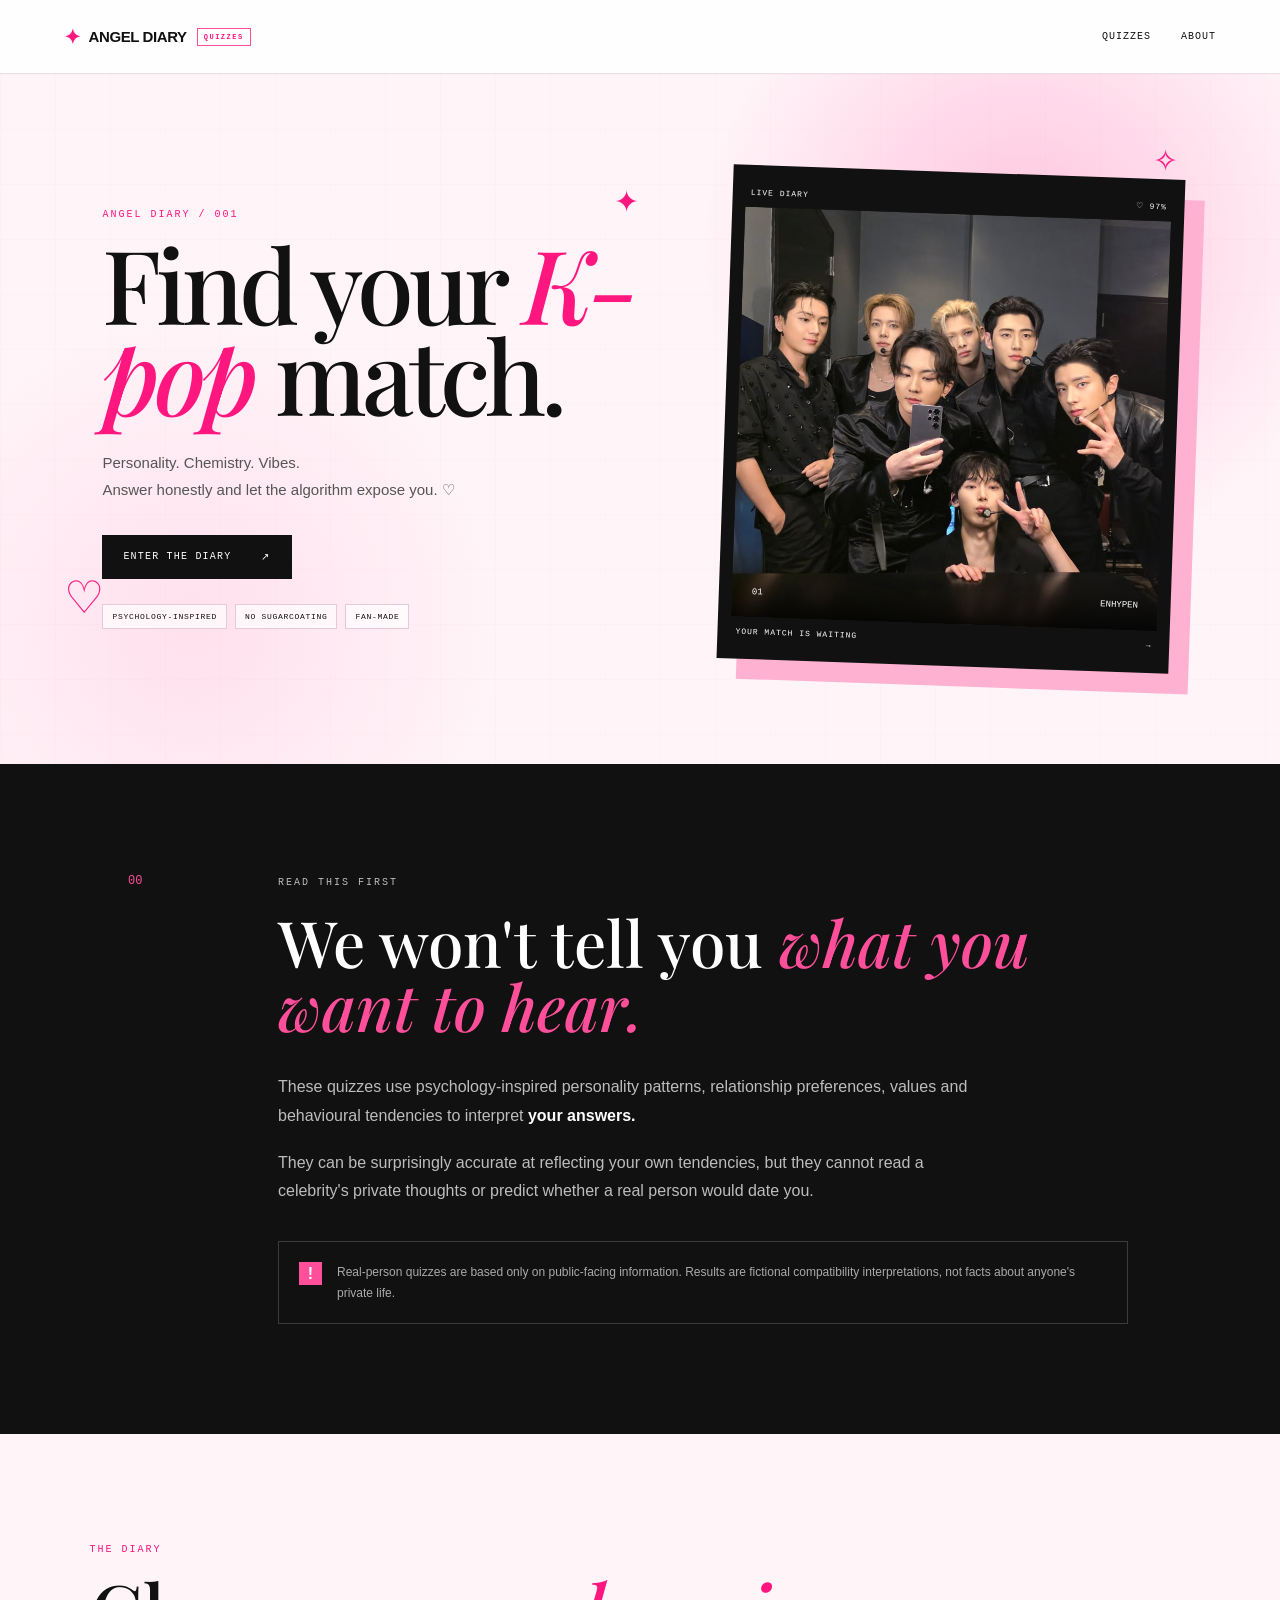
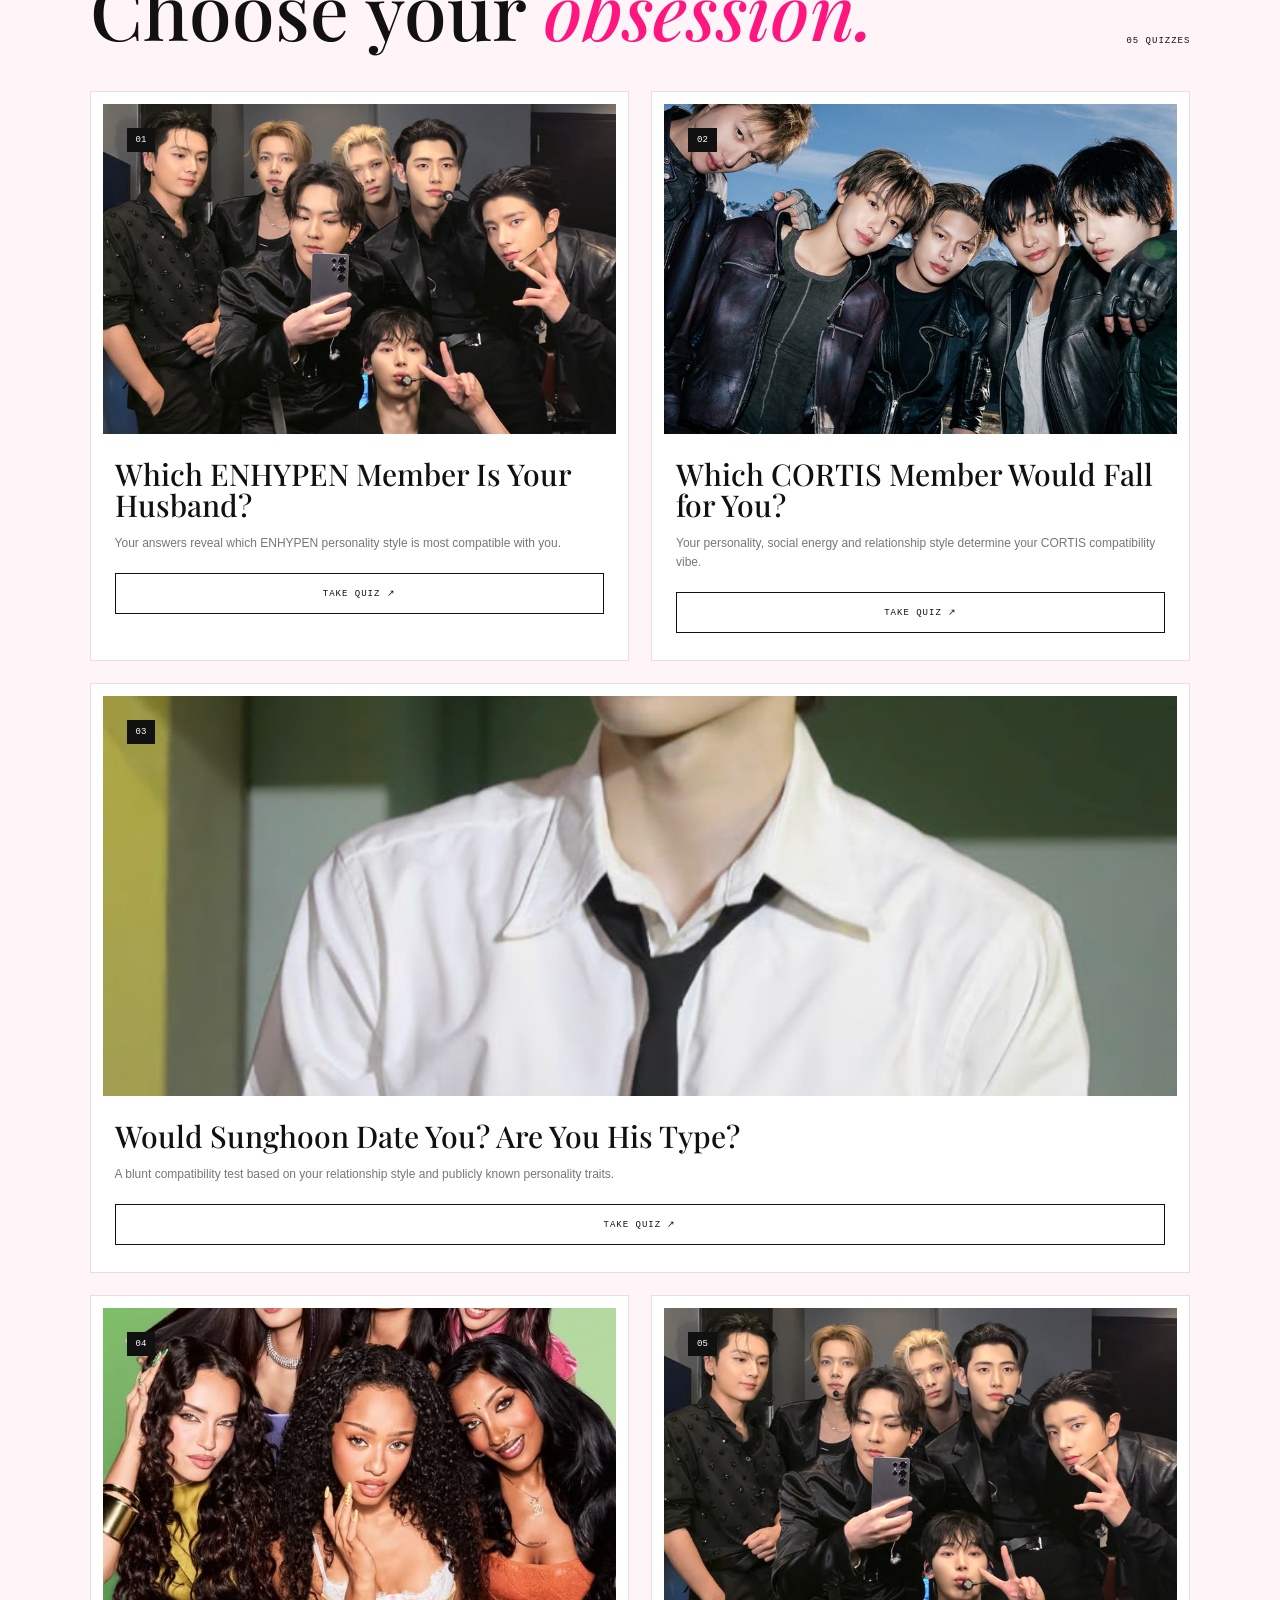
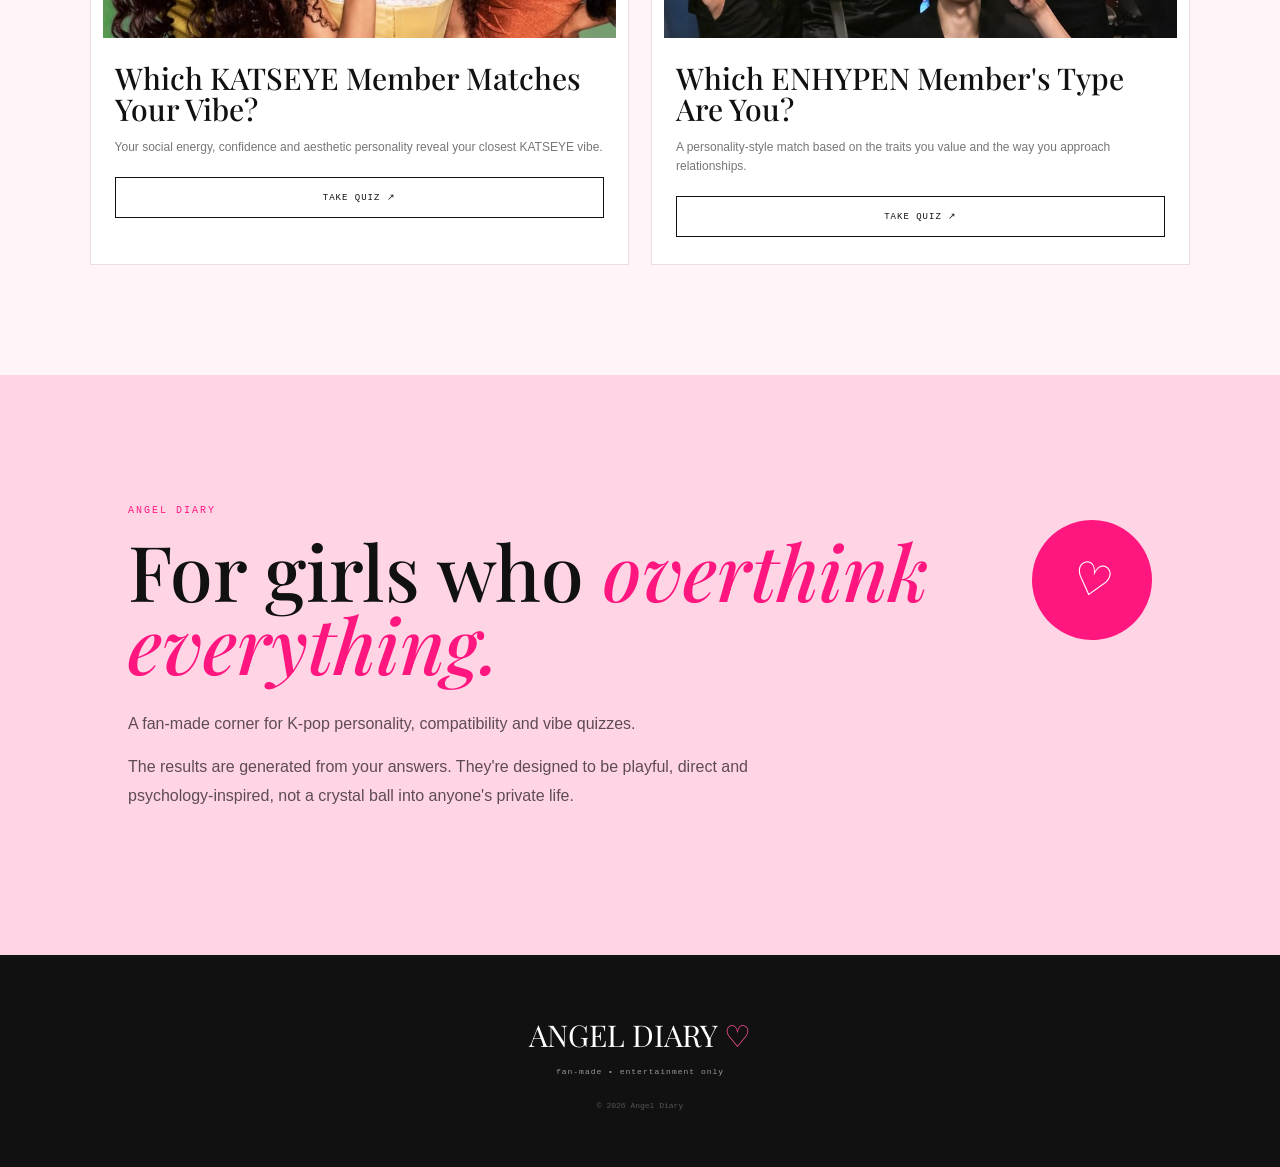
==== commit e60411c6: "Update index.html" ====
--- a/index.html
+++ b/index.html
@@ -3,6 +3,7 @@
 
 <head>
     <link rel="stylesheet" href="style.css">
+    <meta name="monetag" content="45517c31f6291505b9b2fa985bc5ca2c">
 
     <meta charset="UTF-8">
 
